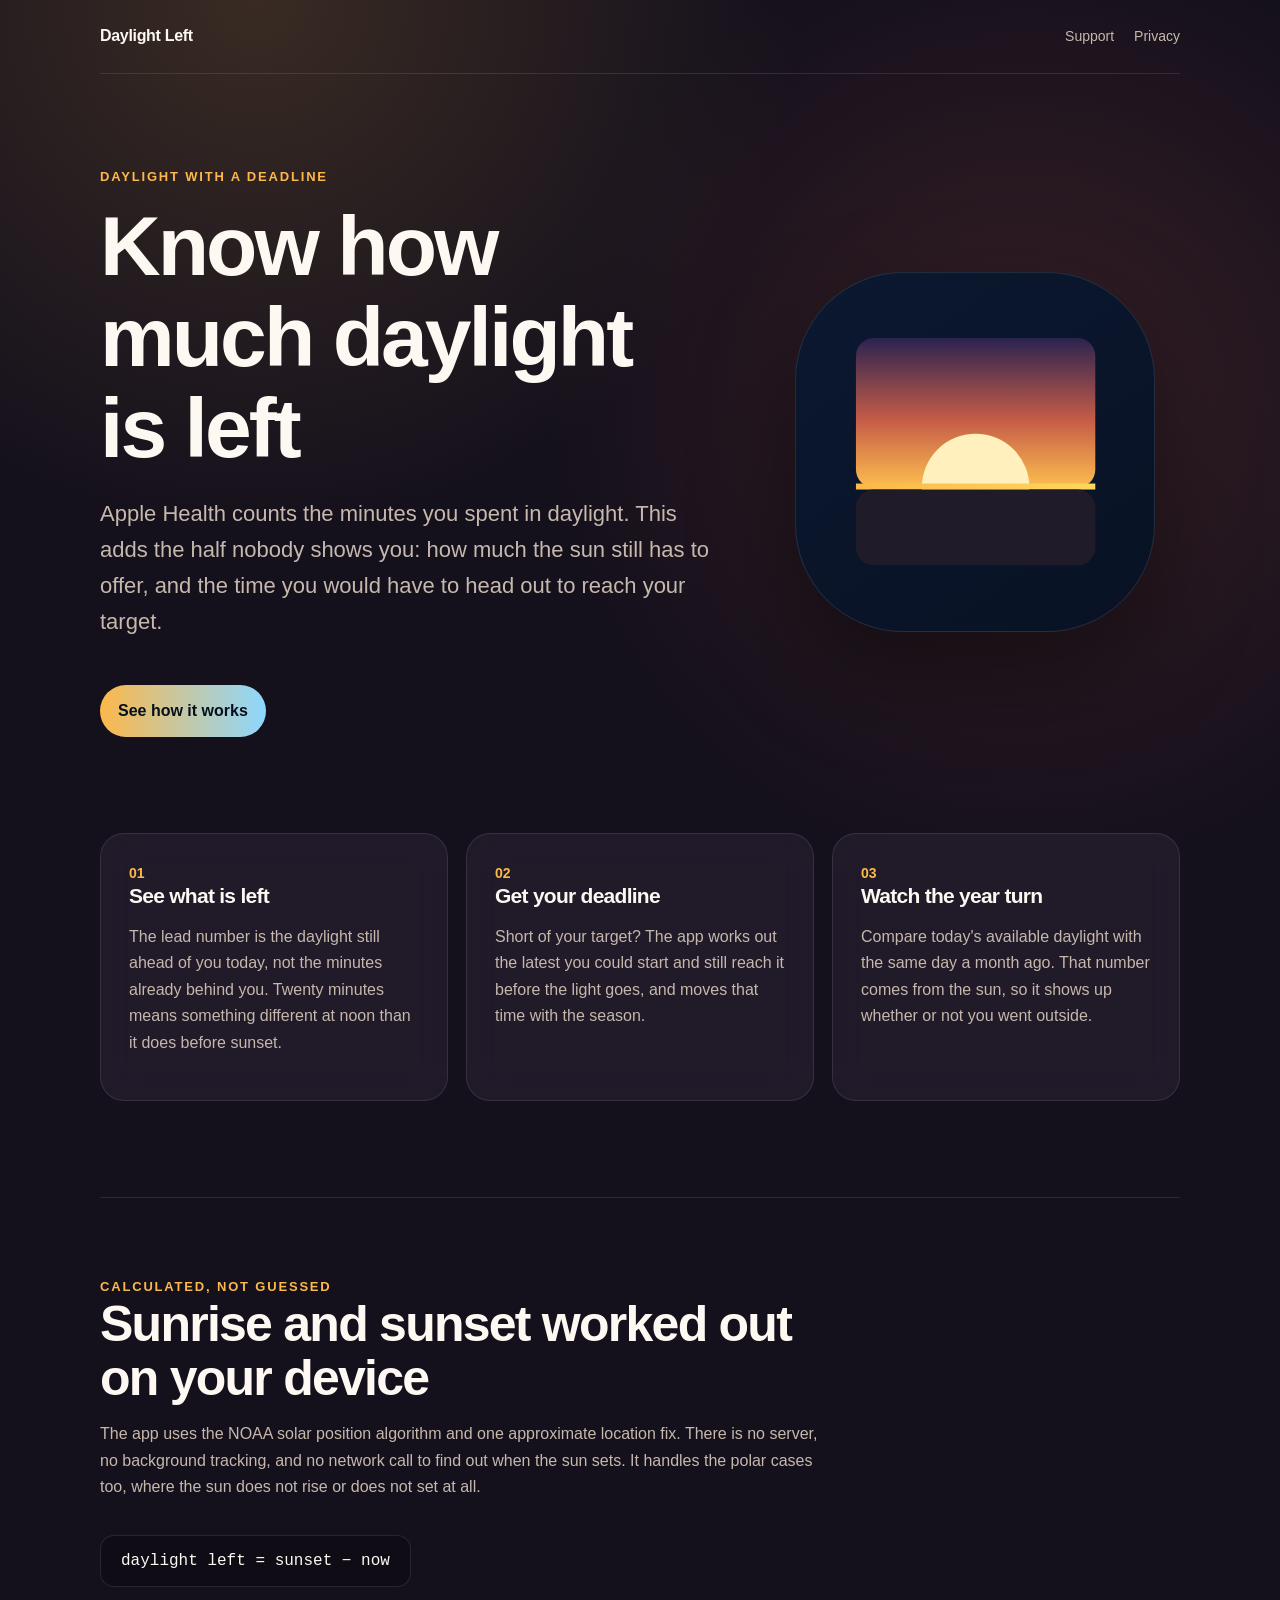
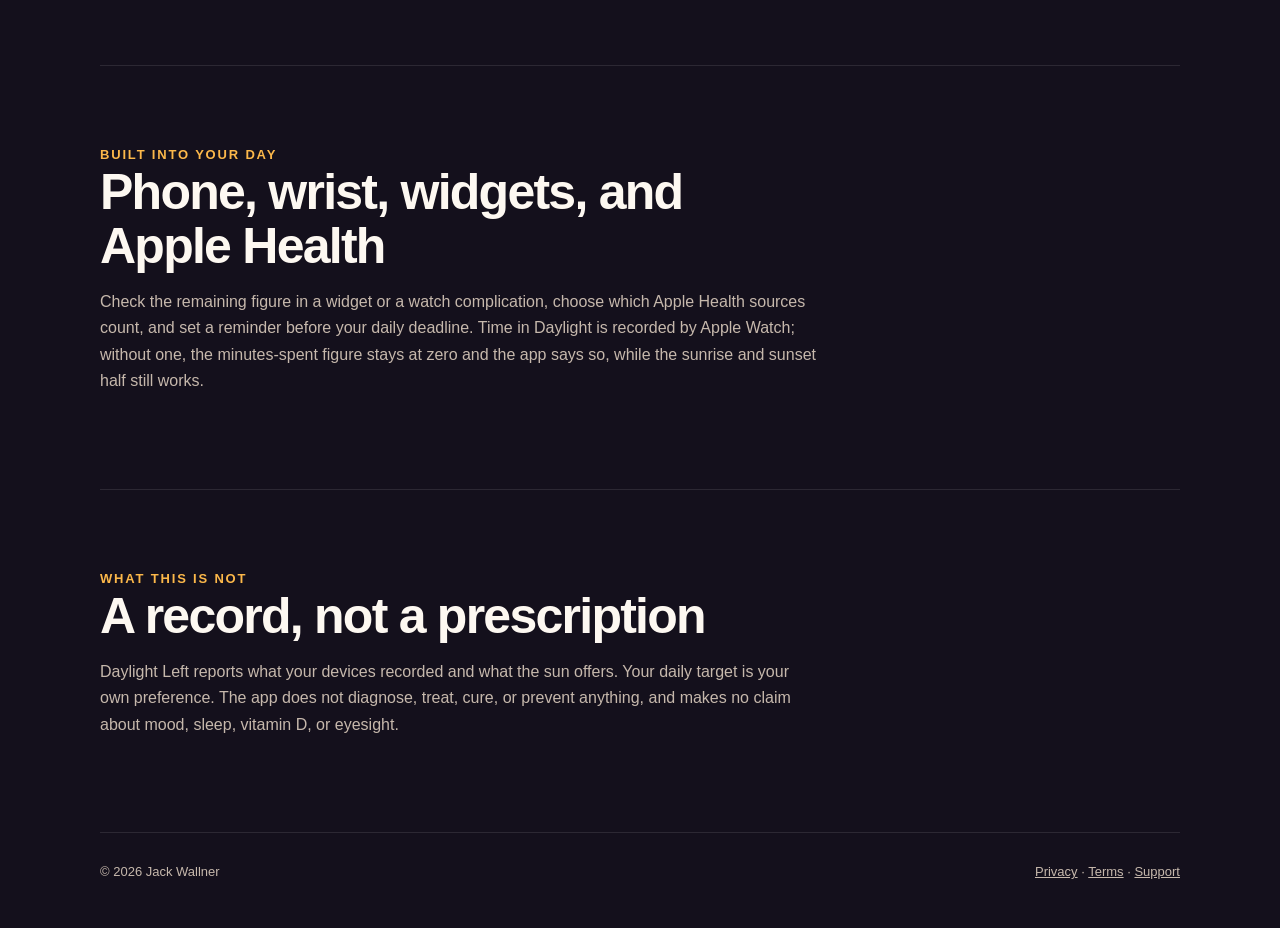
==== docs/index.html @ 9944269d "fix: point the site and description at the domain that serves them Every canonical tag, og:url, and " ====
<!doctype html>
<html lang="en">
  <head>
    <meta charset="utf-8" />
    <meta name="viewport" content="width=device-width, initial-scale=1" />
    <meta
      name="description"
      content="How much daylight is left today, and the latest you could head out to reach your target before sunset. iPhone and Apple Watch, powered by Apple Health."
    />
    <title>Daylight Left for iPhone and Apple Watch</title>
    <link rel="icon" type="image/png" sizes="256x256" href="icon_256.png" />
    <link rel="apple-touch-icon" href="icon_256.png" />
    <link rel="canonical" href="https://jackwallner.github.io/daylight/" />
    <meta
      name="keywords"
      content="daylight tracker, time in daylight, sunlight tracker, minutes outside, sunset, sunrise, daylight remaining, Apple Watch, Apple Health, widget, complication"
    />
    <meta property="og:title" content="Daylight Left" />
    <meta
      property="og:description"
      content="How much daylight is left today, and the latest you could head out to reach your target before sunset."
    />
    <meta property="og:type" content="website" />
    <meta property="og:url" content="https://jackwallner.github.io/daylight/" />
    <meta
      property="og:image"
      content="https://jackwallner.github.io/daylight/icon_256.png"
    />
    <meta property="og:site_name" content="Daylight Left" />
    <meta name="twitter:card" content="summary_large_image" />
    <meta name="twitter:title" content="Daylight Left" />
    <meta
      name="twitter:description"
      content="How much daylight is left today, and the latest you could head out to reach your target before sunset."
    />
    <meta
      name="twitter:image"
      content="https://jackwallner.github.io/daylight/icon_256.png"
    />
    <script type="application/ld+json">
      {
        "@context": "https://schema.org",
        "@type": "SoftwareApplication",
        "name": "Daylight Left",
        "operatingSystem": "iOS 17.0, watchOS 10.0",
        "applicationCategory": "HealthApplication",
        "description": "Reads Time in Daylight from Apple Health and pairs it with the daylight the sun still has to offer, so you can see how much is left today and the latest you could head out to reach your target before sunset. Sunrise and sunset are computed on device. Not medical advice.",
        "author": {
          "@type": "Person",
          "name": "Jack Wallner"
        }
      }
    </script>
    <link rel="stylesheet" href="styles.css" />
  </head>
  <body>
    <div class="wrap">
      <nav>
        <a class="brand" href="index.html">Daylight Left</a>
        <div class="nav-links">
          <a href="support.html">Support</a>
          <a href="privacy-policy.html">Privacy</a>
        </div>
      </nav>

      <main>
        <section class="hero">
          <div>
            <div class="eyebrow">Daylight with a deadline</div>
            <h1>Know how much daylight is left</h1>
            <p class="lead">
              Apple Health counts the minutes you spent in daylight. This adds
              the half nobody shows you: how much the sun still has to offer,
              and the time you would have to head out to reach your target.
            </p>
            <a class="cta" href="#how-it-works">See how it works</a>
          </div>
          <div class="icon-card" aria-label="A low sun above a horizon line">
            <svg viewBox="0 0 280 280" role="img" aria-hidden="true">
              <defs>
                <linearGradient id="sky" x1="0" y1="0" x2="0" y2="1">
                  <stop offset="0" stop-color="#2a2350" />
                  <stop offset="0.55" stop-color="#c65c48" />
                  <stop offset="1" stop-color="#fdbe4e" />
                </linearGradient>
                <linearGradient id="rule" x1="0" x2="1">
                  <stop offset="0" stop-color="#fcb84a" />
                  <stop offset="1" stop-color="#ffd75e" />
                </linearGradient>
              </defs>
              <rect x="20" y="26" width="240" height="150" rx="18" fill="url(#sky)" />
              <circle cx="140" cy="176" r="54" fill="#fff0be" />
              <rect x="20" y="172" width="240" height="6" fill="url(#rule)" />
              <rect x="20" y="178" width="240" height="76" rx="18" fill="#201b28" />
            </svg>
          </div>
        </section>

        <section id="how-it-works" class="grid">
          <article class="card">
            <div class="number">01</div>
            <h3>See what is left</h3>
            <p>
              The lead number is the daylight still ahead of you today, not the
              minutes already behind you. Twenty minutes means something
              different at noon than it does before sunset.
            </p>
          </article>
          <article class="card">
            <div class="number">02</div>
            <h3>Get your deadline</h3>
            <p>
              Short of your target? The app works out the latest you could start
              and still reach it before the light goes, and moves that time with
              the season.
            </p>
          </article>
          <article class="card">
            <div class="number">03</div>
            <h3>Watch the year turn</h3>
            <p>
              Compare today's available daylight with the same day a month ago.
              That number comes from the sun, so it shows up whether or not you
              went outside.
            </p>
          </article>
        </section>

        <section class="section">
          <div class="section-copy">
            <div class="eyebrow">Calculated, not guessed</div>
            <h2>Sunrise and sunset worked out on your device</h2>
            <p>
              The app uses the NOAA solar position algorithm and one approximate
              location fix. There is no server, no background tracking, and no
              network call to find out when the sun sets. It handles the polar
              cases too, where the sun does not rise or does not set at all.
            </p>
            <div class="formula">
              daylight left = sunset − now
            </div>
          </div>
        </section>

        <section class="section">
          <div class="section-copy">
            <div class="eyebrow">Built into your day</div>
            <h2>Phone, wrist, widgets, and Apple Health</h2>
            <p>
              Check the remaining figure in a widget or a watch complication,
              choose which Apple Health sources count, and set a reminder before
              your daily deadline. Time in Daylight is recorded by Apple Watch;
              without one, the minutes-spent figure stays at zero and the app
              says so, while the sunrise and sunset half still works.
            </p>
          </div>
        </section>

        <section class="section">
          <div class="section-copy">
            <div class="eyebrow">What this is not</div>
            <h2>A record, not a prescription</h2>
            <p>
              Daylight Left reports what your devices recorded and what the sun
              offers. Your daily target is your own preference. The app does not
              diagnose, treat, cure, or prevent anything, and makes no claim
              about mood, sleep, vitamin D, or eyesight.
            </p>
          </div>
        </section>
      </main>

      <footer>
        <span>© 2026 Jack Wallner</span>
        <span
          ><a href="privacy-policy.html">Privacy</a> ·
          <a href="terms.html">Terms</a> ·
          <a href="support.html">Support</a></span
        >
      </footer>
    </div>
  </body>
</html>
---- docs/styles.css ----
:root {
  color-scheme: dark;
  --ink: #fdf8f1;
  --muted: #c6b8ac;
  --line: rgba(255, 255, 255, 0.1);
  --panel: rgba(38, 30, 46, 0.74);
  --amber: #fcb84a;
  --gold: #ffd75e;
  --night: #14101c;
}

* {
  box-sizing: border-box;
}

html {
  scroll-behavior: smooth;
}

body {
  margin: 0;
  color: var(--ink);
  background:
    radial-gradient(
      circle at 20% 0%,
      rgba(252, 184, 74, 0.16),
      transparent 34rem
    ),
    radial-gradient(
      circle at 80% 16%,
      rgba(198, 92, 72, 0.20),
      transparent 30rem
    ),
    var(--night);
  font:
    16px/1.65 ui-sans-serif,
    -apple-system,
    BlinkMacSystemFont,
    "SF Pro Text",
    sans-serif;
}

a {
  color: inherit;
}

.wrap {
  width: min(1080px, calc(100% - 40px));
  margin: 0 auto;
}

nav {
  display: flex;
  align-items: center;
  justify-content: space-between;
  min-height: 74px;
  border-bottom: 1px solid var(--line);
}

.brand {
  font-weight: 760;
  letter-spacing: -0.02em;
  text-decoration: none;
}
.nav-links {
  display: flex;
  gap: 20px;
  color: var(--muted);
  font-size: 14px;
}
.nav-links a {
  text-decoration: none;
}

.hero {
  display: grid;
  grid-template-columns: 1.2fr 0.8fr;
  gap: 56px;
  align-items: center;
  padding: 92px 0 76px;
}

.eyebrow {
  color: var(--amber);
  font-size: 13px;
  font-weight: 720;
  letter-spacing: 0.14em;
  text-transform: uppercase;
}

h1,
h2,
h3 {
  margin: 0;
  letter-spacing: -0.035em;
  line-height: 1.08;
}
h1 {
  max-width: 760px;
  margin-top: 14px;
  font-size: clamp(48px, 7vw, 84px);
}
h2 {
  font-size: clamp(32px, 4vw, 50px);
}
h3 {
  font-size: 21px;
}
p {
  color: var(--muted);
}
.lead {
  max-width: 650px;
  font-size: clamp(18px, 2vw, 22px);
}

.icon-card {
  width: min(100%, 360px);
  aspect-ratio: 1;
  display: grid;
  place-items: center;
  justify-self: center;
  border: 1px solid var(--line);
  border-radius: 30%;
  background: linear-gradient(145deg, #0b1830, #091224);
  box-shadow: 0 40px 100px rgba(0, 0, 0, 0.42);
}

.icon-card svg {
  width: 78%;
  height: 78%;
}

.grid {
  display: grid;
  grid-template-columns: repeat(3, 1fr);
  gap: 18px;
  padding: 20px 0 96px;
}

.card {
  min-height: 230px;
  padding: 28px;
  border: 1px solid var(--line);
  border-radius: 24px;
  background: var(--panel);
  backdrop-filter: blur(16px);
}

.number {
  color: var(--amber);
  font-size: 14px;
  font-weight: 760;
}

.section {
  padding: 78px 0;
  border-top: 1px solid var(--line);
}
.section-copy {
  max-width: 720px;
}
.formula {
  display: inline-block;
  margin-top: 18px;
  padding: 16px 20px;
  border: 1px solid var(--line);
  border-radius: 14px;
  color: var(--ink);
  background: rgba(0, 0, 0, 0.22);
  font:
    16px ui-monospace,
    SFMono-Regular,
    Menlo,
    monospace;
}

.cta {
  display: inline-flex;
  margin-top: 22px;
  padding: 13px 18px;
  border-radius: 999px;
  color: #06101d;
  background: linear-gradient(90deg, var(--amber), #8ed7ff);
  font-weight: 760;
  text-decoration: none;
}

.legal {
  max-width: 760px;
  padding: 72px 0 100px;
}
.legal h1 {
  font-size: clamp(42px, 6vw, 66px);
}
.legal h2 {
  margin-top: 46px;
  font-size: 28px;
}
.legal li,
.legal p {
  color: var(--muted);
}

footer {
  display: flex;
  justify-content: space-between;
  gap: 20px;
  padding: 28px 0 44px;
  border-top: 1px solid var(--line);
  color: var(--muted);
  font-size: 13px;
}

@media (max-width: 760px) {
  .hero {
    grid-template-columns: 1fr;
    padding-top: 62px;
  }
  .icon-card {
    grid-row: 1;
    width: 230px;
  }
  .grid {
    grid-template-columns: 1fr;
  }
  .nav-links {
    gap: 12px;
  }
  footer {
    flex-direction: column;
  }
}
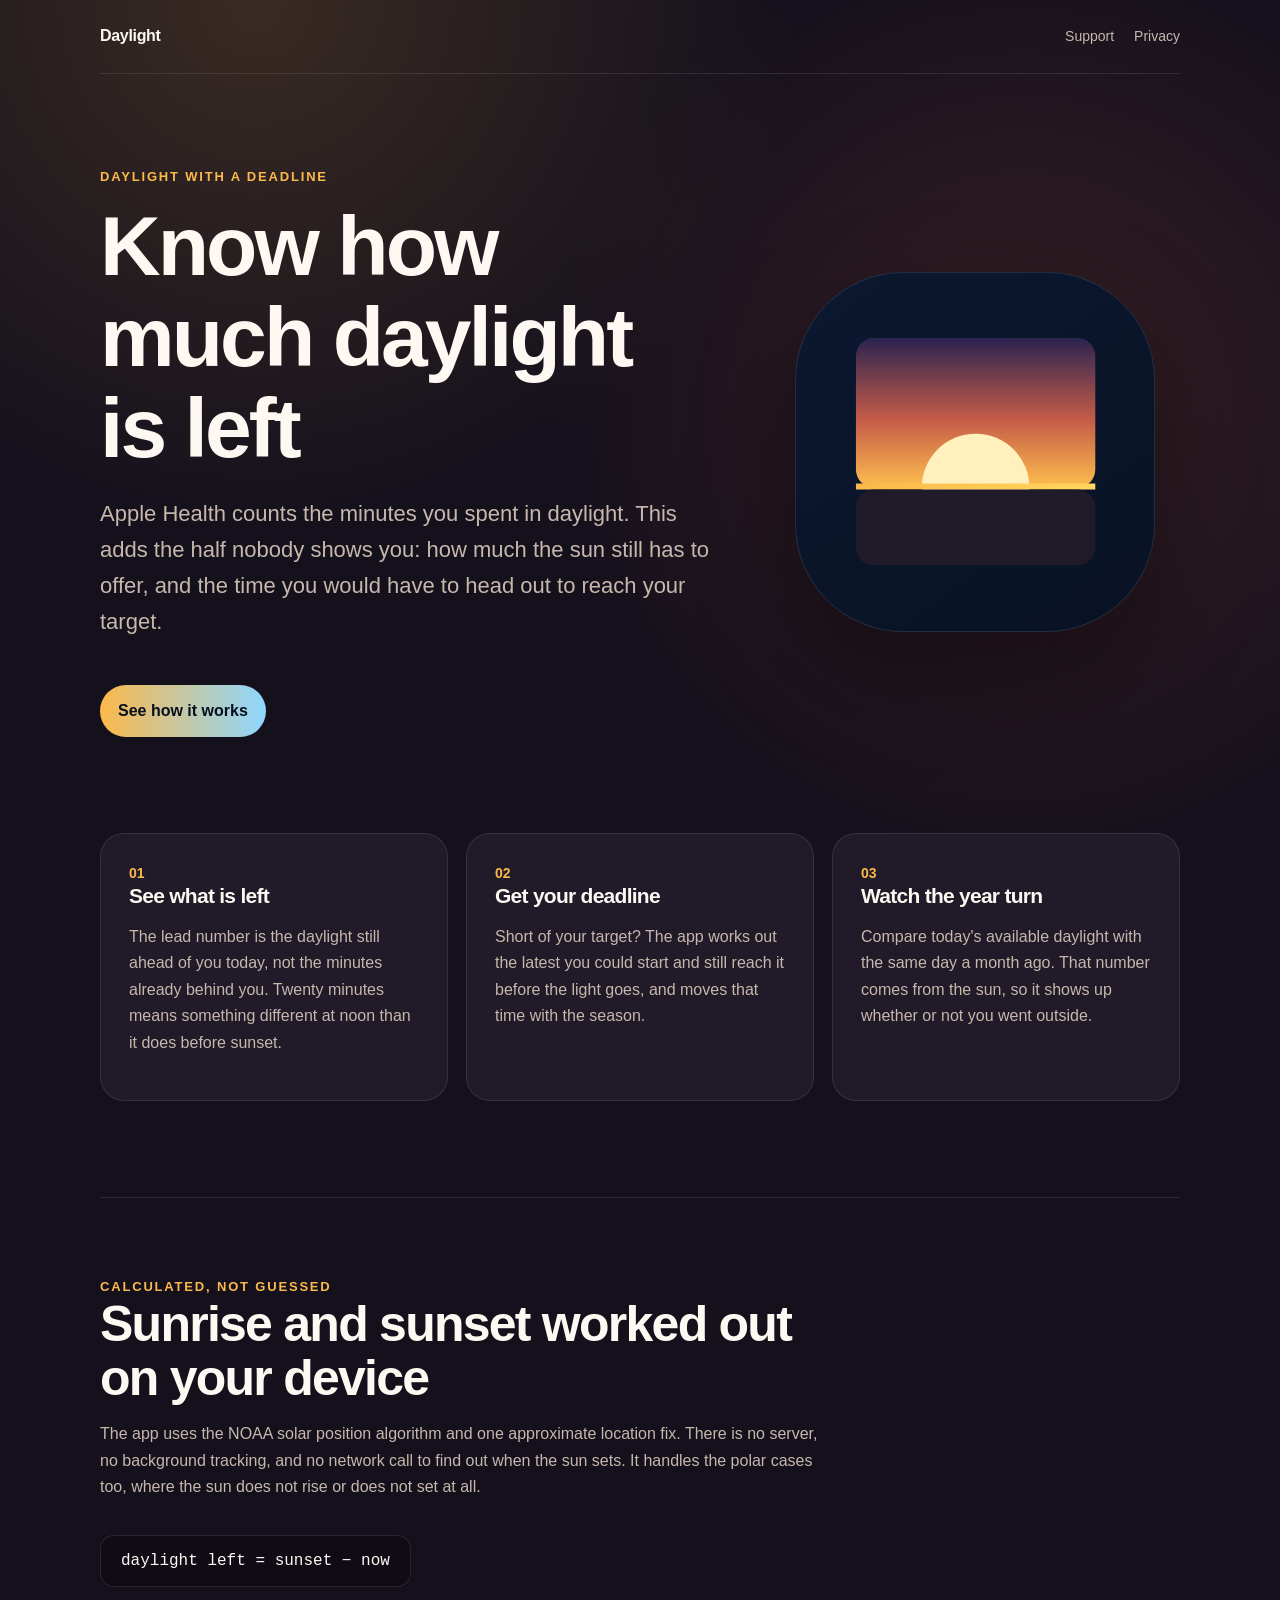
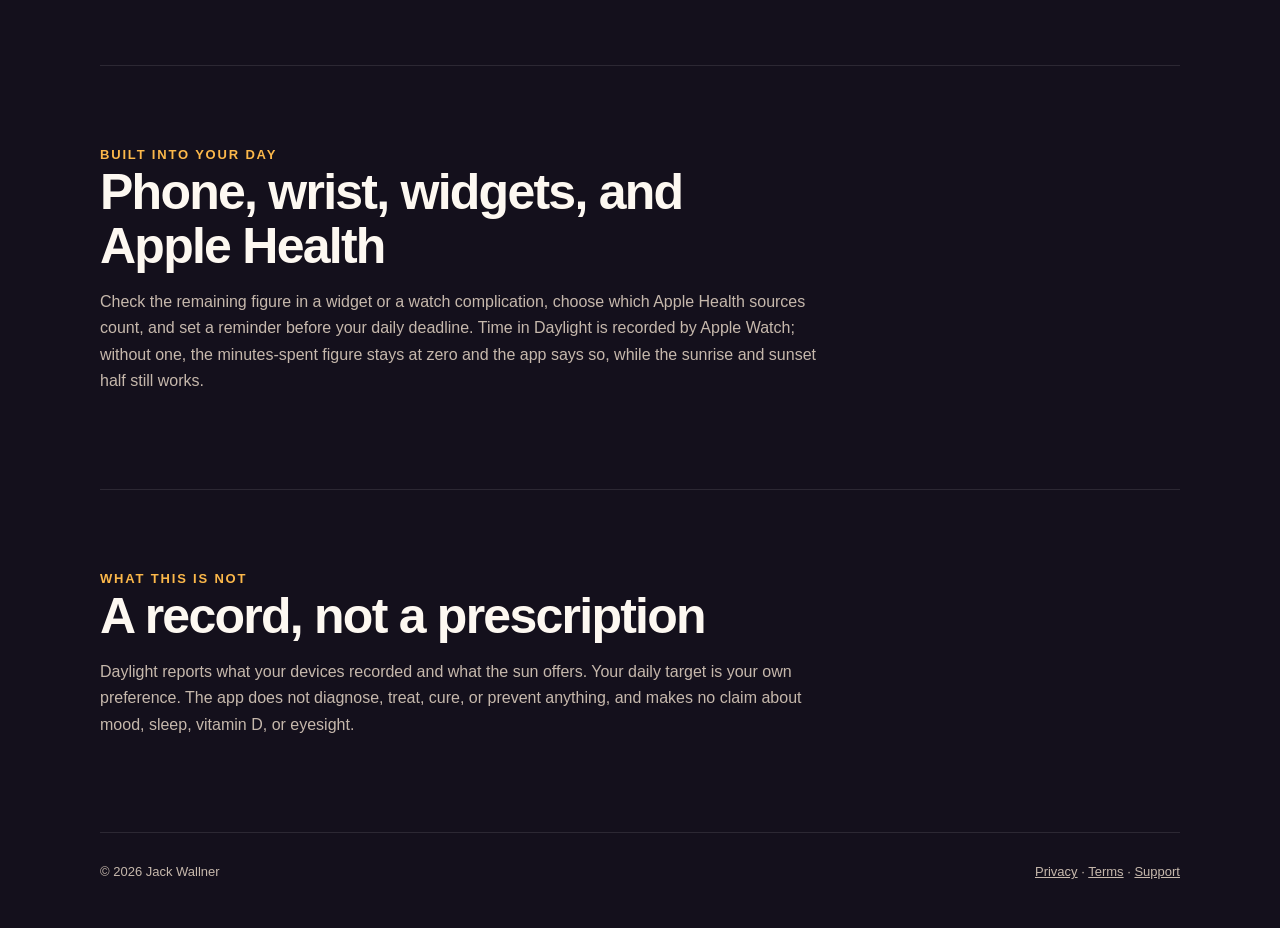
==== commit b4e8b57b: "feat: lead with minutes in daylight, not the countdown Every surface led with the daylight remaining" ====
--- a/docs/index.html
+++ b/docs/index.html
@@ -7,7 +7,7 @@
       name="description"
       content="How much daylight is left today, and the latest you could head out to reach your target before sunset. iPhone and Apple Watch, powered by Apple Health."
     />
-    <title>Daylight Left for iPhone and Apple Watch</title>
+    <title>Daylight for iPhone and Apple Watch</title>
     <link rel="icon" type="image/png" sizes="256x256" href="icon_256.png" />
     <link rel="apple-touch-icon" href="icon_256.png" />
     <link rel="canonical" href="https://jackwallner.github.io/daylight/" />
@@ -15,7 +15,7 @@
       name="keywords"
       content="daylight tracker, time in daylight, sunlight tracker, minutes outside, sunset, sunrise, daylight remaining, Apple Watch, Apple Health, widget, complication"
     />
-    <meta property="og:title" content="Daylight Left" />
+    <meta property="og:title" content="Daylight" />
     <meta
       property="og:description"
       content="How much daylight is left today, and the latest you could head out to reach your target before sunset."
@@ -26,9 +26,9 @@
       property="og:image"
       content="https://jackwallner.github.io/daylight/icon_256.png"
     />
-    <meta property="og:site_name" content="Daylight Left" />
+    <meta property="og:site_name" content="Daylight" />
     <meta name="twitter:card" content="summary_large_image" />
-    <meta name="twitter:title" content="Daylight Left" />
+    <meta name="twitter:title" content="Daylight" />
     <meta
       name="twitter:description"
       content="How much daylight is left today, and the latest you could head out to reach your target before sunset."
@@ -41,7 +41,7 @@
       {
         "@context": "https://schema.org",
         "@type": "SoftwareApplication",
-        "name": "Daylight Left",
+        "name": "Daylight",
         "operatingSystem": "iOS 17.0, watchOS 10.0",
         "applicationCategory": "HealthApplication",
         "description": "Reads Time in Daylight from Apple Health and pairs it with the daylight the sun still has to offer, so you can see how much is left today and the latest you could head out to reach your target before sunset. Sunrise and sunset are computed on device. Not medical advice.",
@@ -56,7 +56,7 @@
   <body>
     <div class="wrap">
       <nav>
-        <a class="brand" href="index.html">Daylight Left</a>
+        <a class="brand" href="index.html">Daylight</a>
         <div class="nav-links">
           <a href="support.html">Support</a>
           <a href="privacy-policy.html">Privacy</a>
@@ -161,7 +161,7 @@
             <div class="eyebrow">What this is not</div>
             <h2>A record, not a prescription</h2>
             <p>
-              Daylight Left reports what your devices recorded and what the sun
+              Daylight reports what your devices recorded and what the sun
               offers. Your daily target is your own preference. The app does not
               diagnose, treat, cure, or prevent anything, and makes no claim
               about mood, sleep, vitamin D, or eyesight.
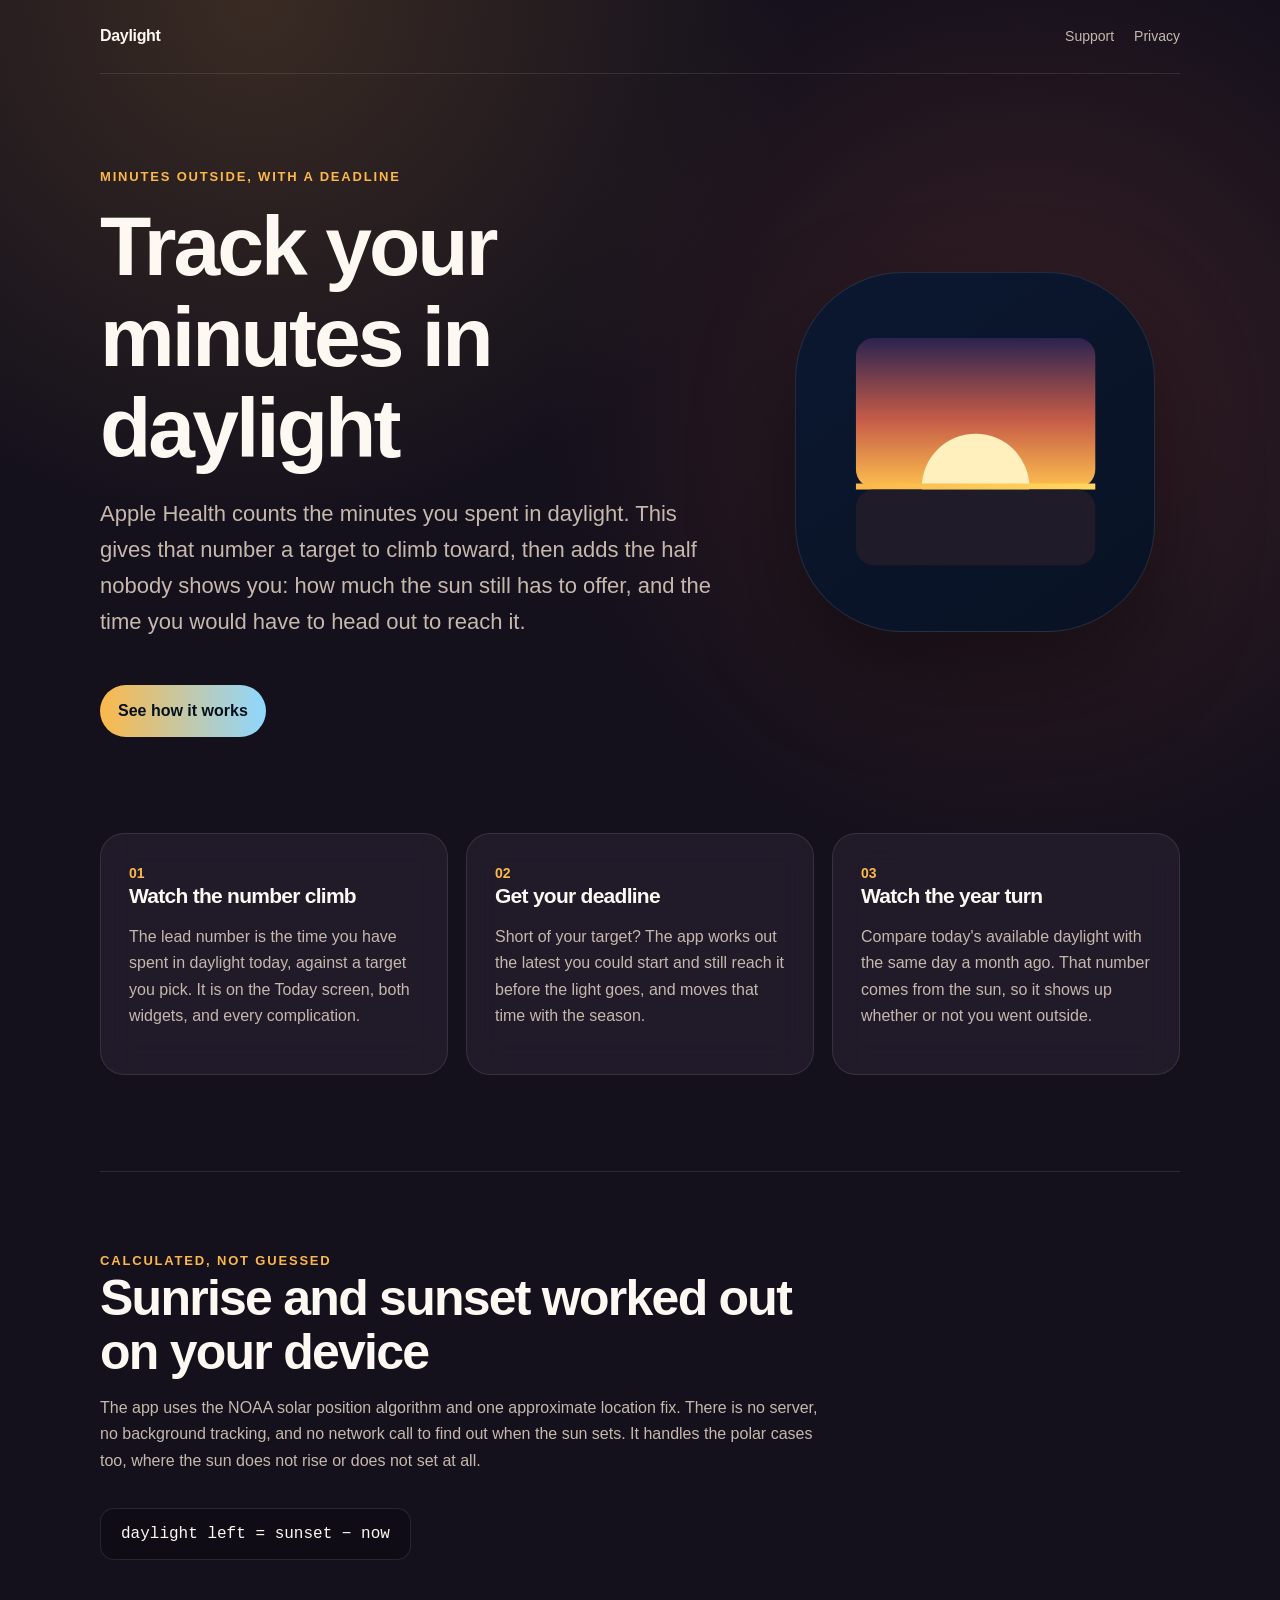
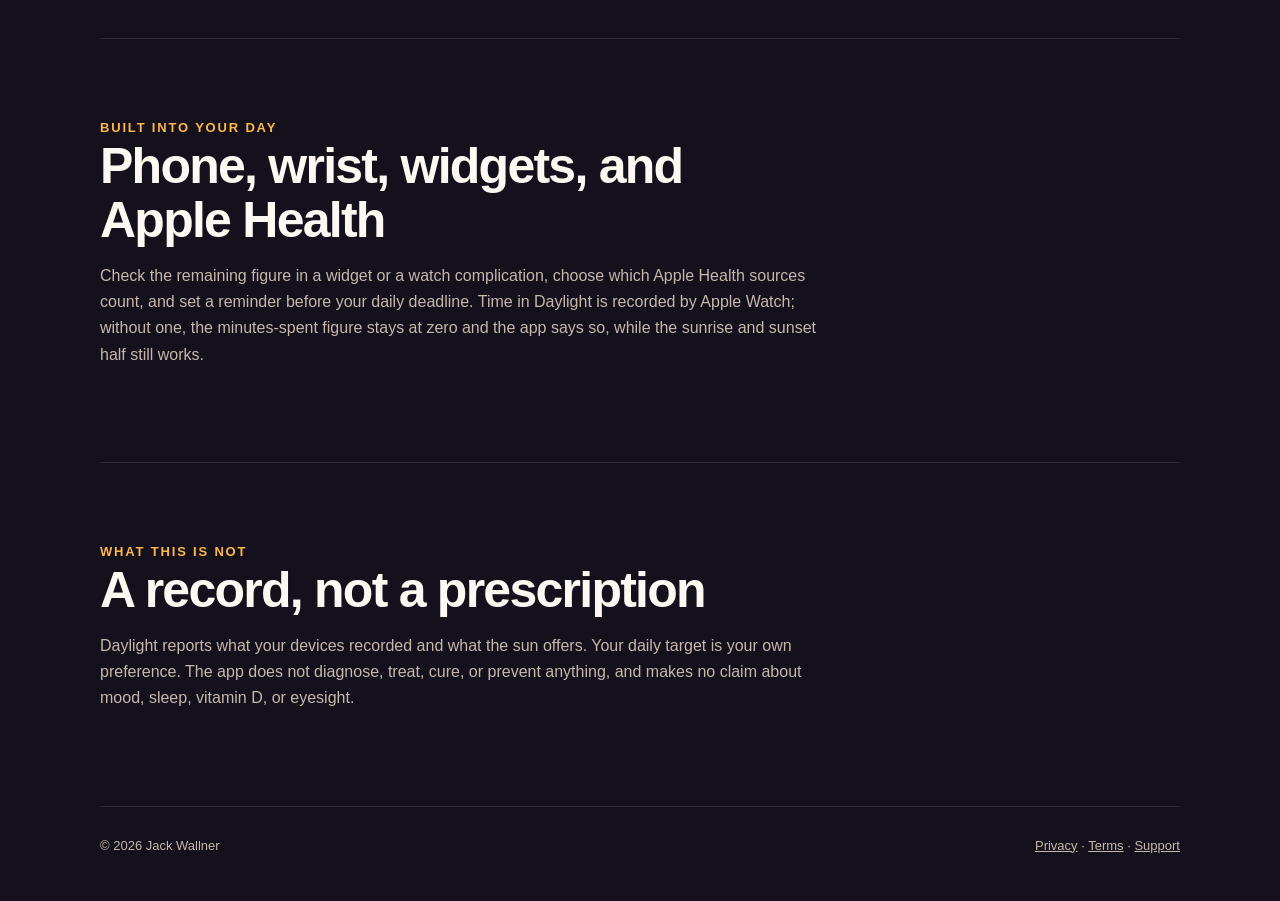
==== commit 41da5984: "docs: reposition the README and marketing site around the target Both still led with the countdown. " ====
--- a/docs/index.html
+++ b/docs/index.html
@@ -5,7 +5,7 @@
     <meta name="viewport" content="width=device-width, initial-scale=1" />
     <meta
       name="description"
-      content="How much daylight is left today, and the latest you could head out to reach your target before sunset. iPhone and Apple Watch, powered by Apple Health."
+      content="Track the minutes you spend in daylight against a daily target, and see the latest you could head out to still reach it before sunset. iPhone and Apple Watch, powered by Apple Health."
     />
     <title>Daylight for iPhone and Apple Watch</title>
     <link rel="icon" type="image/png" sizes="256x256" href="icon_256.png" />
@@ -13,12 +13,12 @@
     <link rel="canonical" href="https://jackwallner.github.io/daylight/" />
     <meta
       name="keywords"
-      content="daylight tracker, time in daylight, sunlight tracker, minutes outside, sunset, sunrise, daylight remaining, Apple Watch, Apple Health, widget, complication"
+      content="daylight tracker, time in daylight, sunlight tracker, minutes outside, daily target, streak, sunset, sunrise, Apple Watch, Apple Health, widget, complication"
     />
     <meta property="og:title" content="Daylight" />
     <meta
       property="og:description"
-      content="How much daylight is left today, and the latest you could head out to reach your target before sunset."
+      content="Track the minutes you spend in daylight against a daily target, and the latest you could head out to still reach it before sunset."
     />
     <meta property="og:type" content="website" />
     <meta property="og:url" content="https://jackwallner.github.io/daylight/" />
@@ -31,7 +31,7 @@
     <meta name="twitter:title" content="Daylight" />
     <meta
       name="twitter:description"
-      content="How much daylight is left today, and the latest you could head out to reach your target before sunset."
+      content="Track the minutes you spend in daylight against a daily target, and the latest you could head out to still reach it before sunset."
     />
     <meta
       name="twitter:image"
@@ -66,12 +66,13 @@
       <main>
         <section class="hero">
           <div>
-            <div class="eyebrow">Daylight with a deadline</div>
-            <h1>Know how much daylight is left</h1>
+            <div class="eyebrow">Minutes outside, with a deadline</div>
+            <h1>Track your minutes in daylight</h1>
             <p class="lead">
-              Apple Health counts the minutes you spent in daylight. This adds
-              the half nobody shows you: how much the sun still has to offer,
-              and the time you would have to head out to reach your target.
+              Apple Health counts the minutes you spent in daylight. This gives
+              that number a target to climb toward, then adds the half nobody
+              shows you: how much the sun still has to offer, and the time you
+              would have to head out to reach it.
             </p>
             <a class="cta" href="#how-it-works">See how it works</a>
           </div>
@@ -99,11 +100,11 @@
         <section id="how-it-works" class="grid">
           <article class="card">
             <div class="number">01</div>
-            <h3>See what is left</h3>
+            <h3>Watch the number climb</h3>
             <p>
-              The lead number is the daylight still ahead of you today, not the
-              minutes already behind you. Twenty minutes means something
-              different at noon than it does before sunset.
+              The lead number is the time you have spent in daylight today,
+              against a target you pick. It is on the Today screen, both
+              widgets, and every complication.
             </p>
           </article>
           <article class="card">
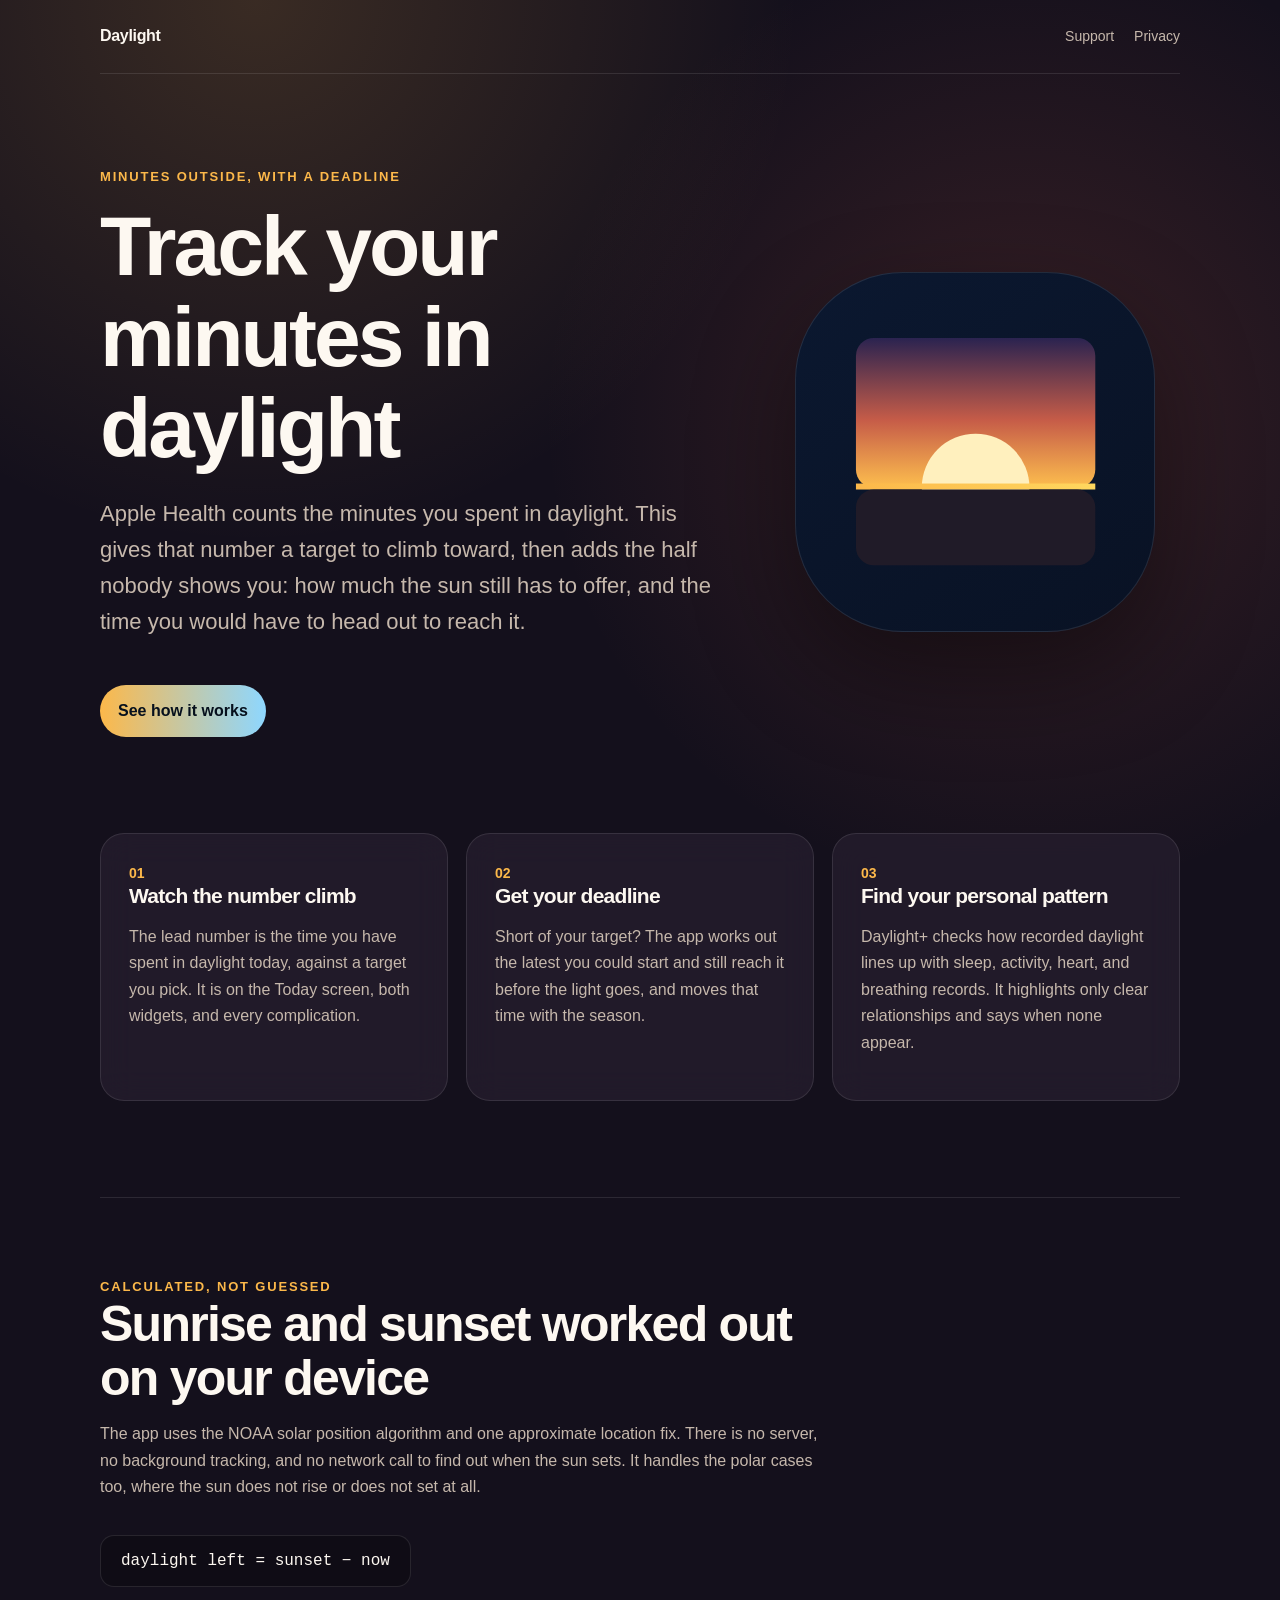
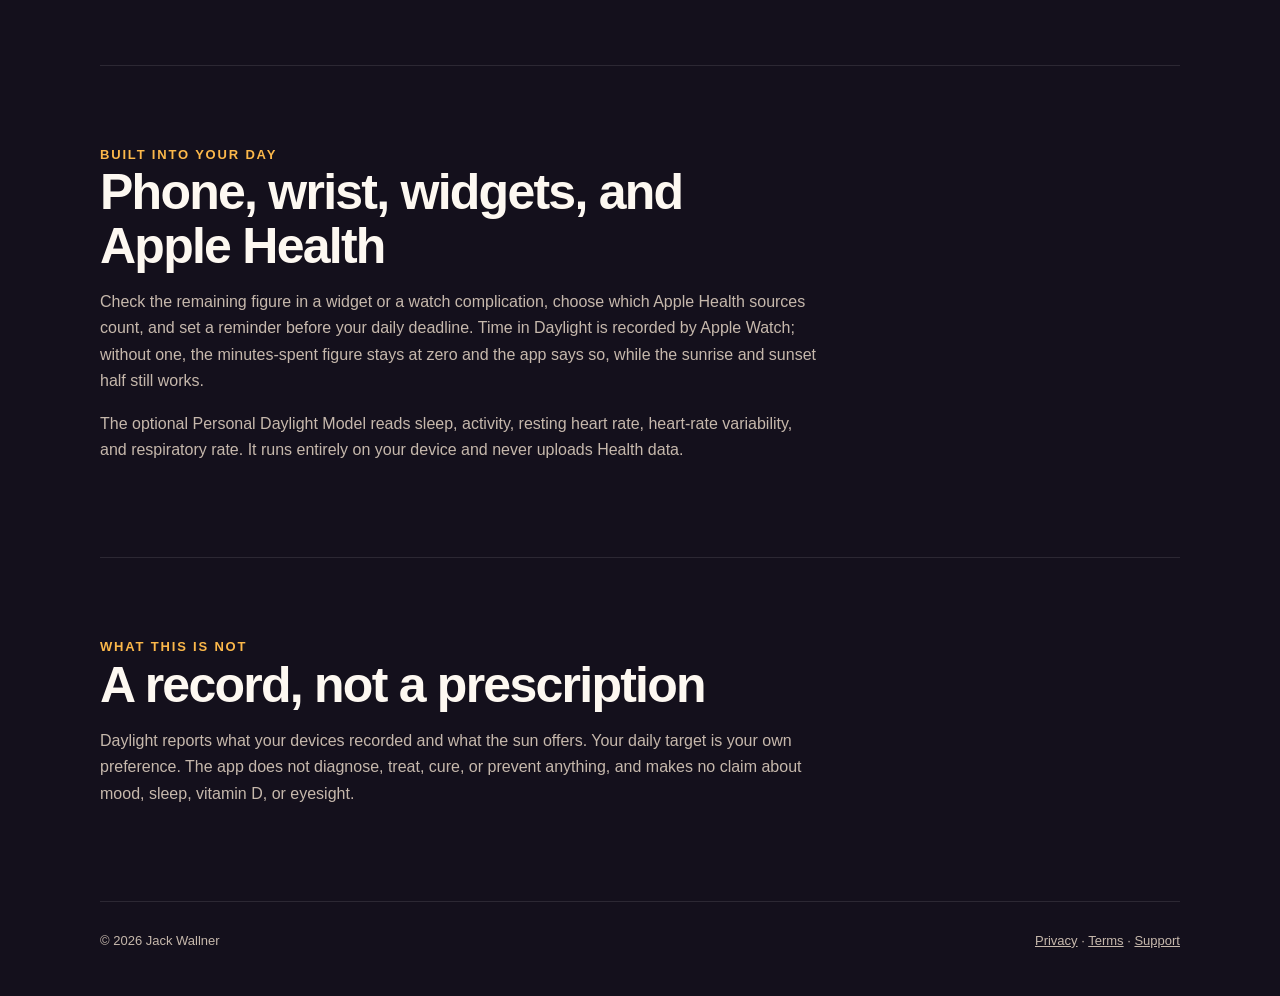
==== commit a0ec2568: "feat: add personal daylight health model" ====
--- a/docs/index.html
+++ b/docs/index.html
@@ -89,10 +89,24 @@
                   <stop offset="1" stop-color="#ffd75e" />
                 </linearGradient>
               </defs>
-              <rect x="20" y="26" width="240" height="150" rx="18" fill="url(#sky)" />
+              <rect
+                x="20"
+                y="26"
+                width="240"
+                height="150"
+                rx="18"
+                fill="url(#sky)"
+              />
               <circle cx="140" cy="176" r="54" fill="#fff0be" />
               <rect x="20" y="172" width="240" height="6" fill="url(#rule)" />
-              <rect x="20" y="178" width="240" height="76" rx="18" fill="#201b28" />
+              <rect
+                x="20"
+                y="178"
+                width="240"
+                height="76"
+                rx="18"
+                fill="#201b28"
+              />
             </svg>
           </div>
         </section>
@@ -118,11 +132,11 @@
           </article>
           <article class="card">
             <div class="number">03</div>
-            <h3>Watch the year turn</h3>
-            <p>
-              Compare today's available daylight with the same day a month ago.
-              That number comes from the sun, so it shows up whether or not you
-              went outside.
+            <h3>Find your personal pattern</h3>
+            <p>
+              Daylight+ checks how recorded daylight lines up with sleep,
+              activity, heart, and breathing records. It highlights only clear
+              relationships and says when none appear.
             </p>
           </article>
         </section>
@@ -137,9 +151,7 @@
               network call to find out when the sun sets. It handles the polar
               cases too, where the sun does not rise or does not set at all.
             </p>
-            <div class="formula">
-              daylight left = sunset − now
-            </div>
+            <div class="formula">daylight left = sunset − now</div>
           </div>
         </section>
 
@@ -153,6 +165,11 @@
               your daily deadline. Time in Daylight is recorded by Apple Watch;
               without one, the minutes-spent figure stays at zero and the app
               says so, while the sunrise and sunset half still works.
+            </p>
+            <p>
+              The optional Personal Daylight Model reads sleep, activity,
+              resting heart rate, heart-rate variability, and respiratory rate.
+              It runs entirely on your device and never uploads Health data.
             </p>
           </div>
         </section>
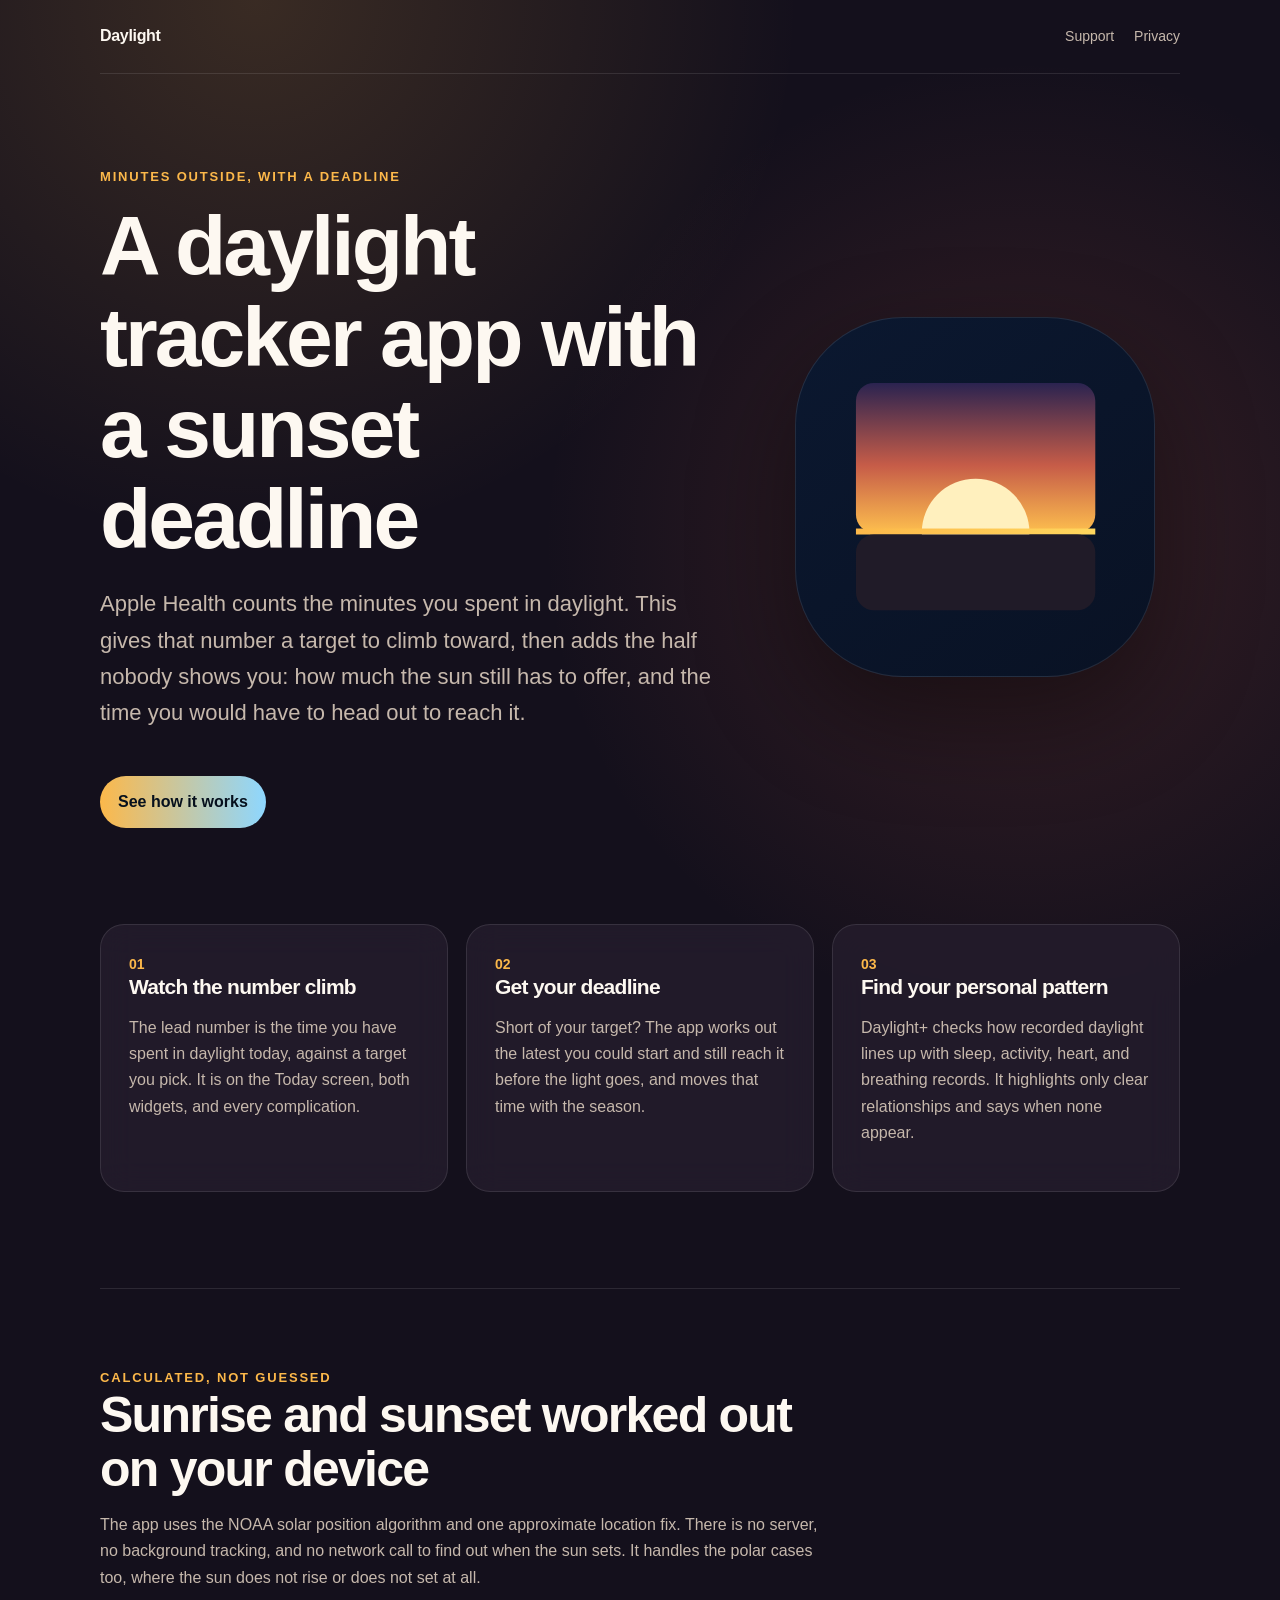
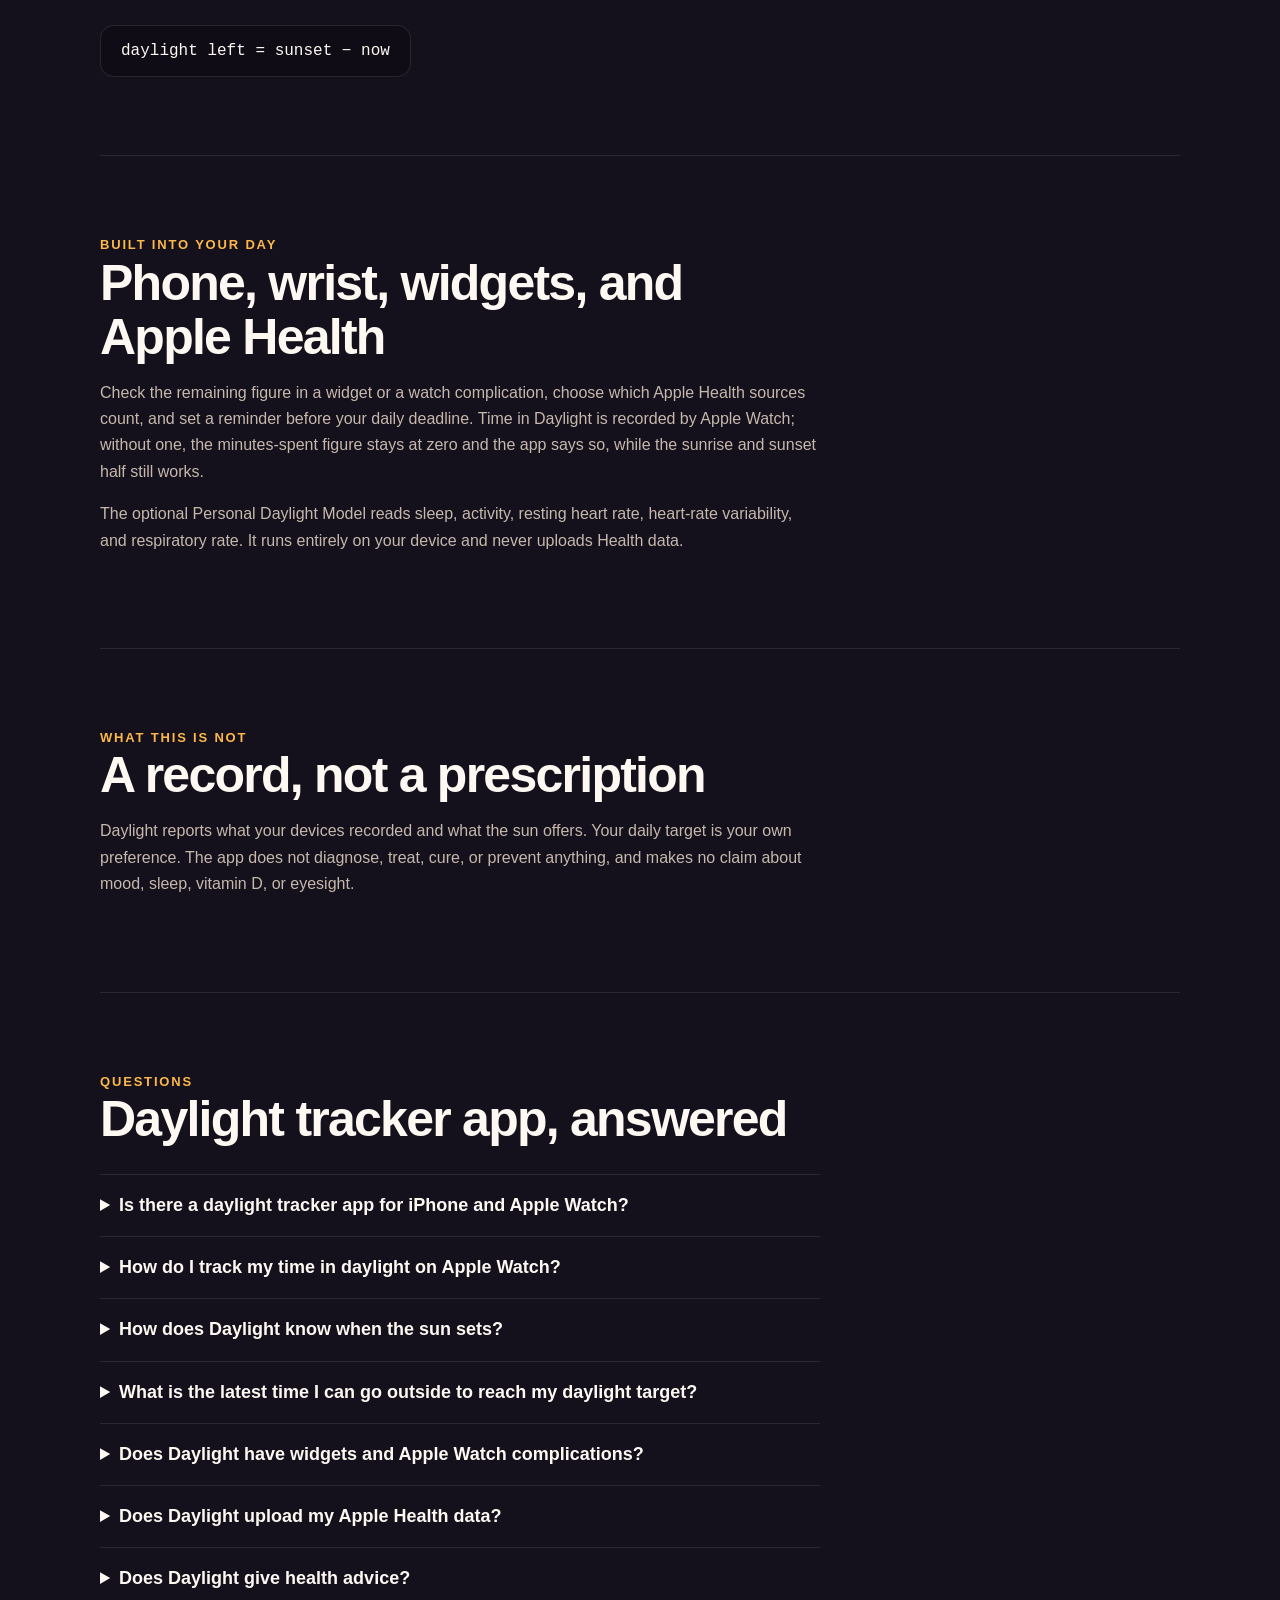
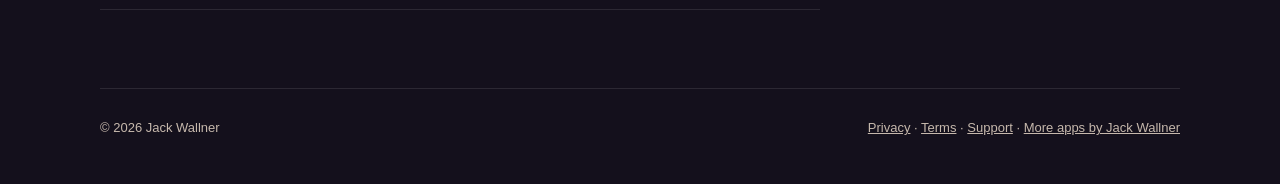
==== commit b35ca397: "feat(site): search and AI indexing metadata, FAQ Claude-Session: https://claude.ai/code/session_01Xs" ====
--- a/docs/index.html
+++ b/docs/index.html
@@ -3,36 +3,28 @@
   <head>
     <meta charset="utf-8" />
     <meta name="viewport" content="width=device-width, initial-scale=1" />
-    <meta
-      name="description"
-      content="Track the minutes you spend in daylight against a daily target, and see the latest you could head out to still reach it before sunset. iPhone and Apple Watch, powered by Apple Health."
-    />
-    <title>Daylight for iPhone and Apple Watch</title>
+    <meta name="description" content="Daylight tracker app for iPhone and Apple Watch. Time in Daylight from Apple Health against your daily target, plus the latest you can head out before sunset." />
+    <title>Daylight Tracker App for iPhone | Daylight: Minutes Outside</title>
     <link rel="icon" type="image/png" sizes="256x256" href="icon_256.png" />
     <link rel="apple-touch-icon" href="icon_256.png" />
-    <link rel="canonical" href="https://jackwallner.github.io/daylight/" />
+    <link rel="canonical" href="https://jackwallner.com/ios/daylight/" />
+    <meta name="robots" content="index, follow, max-image-preview:large" />
     <meta
       name="keywords"
       content="daylight tracker, time in daylight, sunlight tracker, minutes outside, daily target, streak, sunset, sunrise, Apple Watch, Apple Health, widget, complication"
     />
-    <meta property="og:title" content="Daylight" />
-    <meta
-      property="og:description"
-      content="Track the minutes you spend in daylight against a daily target, and the latest you could head out to still reach it before sunset."
-    />
+    <meta property="og:title" content="Daylight Tracker App for iPhone | Daylight: Minutes Outside" />
+    <meta property="og:description" content="A daylight tracker app for iPhone and Apple Watch. Track your Time in Daylight against a daily target and the latest you can head out before sunset." />
     <meta property="og:type" content="website" />
-    <meta property="og:url" content="https://jackwallner.github.io/daylight/" />
+    <meta property="og:url" content="https://jackwallner.com/ios/daylight/" />
     <meta
       property="og:image"
       content="https://jackwallner.github.io/daylight/icon_256.png"
     />
-    <meta property="og:site_name" content="Daylight" />
+    <meta property="og:site_name" content="Jack Wallner" />
     <meta name="twitter:card" content="summary_large_image" />
-    <meta name="twitter:title" content="Daylight" />
-    <meta
-      name="twitter:description"
-      content="Track the minutes you spend in daylight against a daily target, and the latest you could head out to still reach it before sunset."
-    />
+    <meta name="twitter:title" content="Daylight Tracker App for iPhone | Daylight: Minutes Outside" />
+    <meta name="twitter:description" content="A daylight tracker app for iPhone and Apple Watch. Track your Time in Daylight against a daily target and the latest you can head out before sunset." />
     <meta
       name="twitter:image"
       content="https://jackwallner.github.io/daylight/icon_256.png"
@@ -40,18 +32,152 @@
     <script type="application/ld+json">
       {
         "@context": "https://schema.org",
-        "@type": "SoftwareApplication",
-        "name": "Daylight",
-        "operatingSystem": "iOS 17.0, watchOS 10.0",
-        "applicationCategory": "HealthApplication",
-        "description": "Reads Time in Daylight from Apple Health and pairs it with the daylight the sun still has to offer, so you can see how much is left today and the latest you could head out to reach your target before sunset. Sunrise and sunset are computed on device. Not medical advice.",
-        "author": {
-          "@type": "Person",
-          "name": "Jack Wallner"
-        }
+        "@graph": [
+          {
+            "@type": "MobileApplication",
+            "@id": "https://jackwallner.com/ios/daylight/#app",
+            "name": "Daylight: Minutes Outside",
+            "alternateName": "Daylight",
+            "description": "Daylight is a daylight tracker app for iPhone and Apple Watch. It reads Time in Daylight from Apple Health, shows it against a daily target, and works out the latest you could head out to reach it before sunset, with sunrise and sunset computed on your device. It is not medical advice.",
+            "applicationCategory": "HealthApplication",
+            "operatingSystem": "iOS 17+, watchOS 10+",
+            "url": "https://jackwallner.com/ios/daylight/",
+            "featureList": [
+              "Time in Daylight from Apple Health against a daily target",
+              "Latest time to head out before sunset",
+              "Sunrise and sunset computed on device",
+              "Home Screen and Lock Screen widgets",
+              "Apple Watch app and complications",
+              "Daily streak and trends",
+              "Optional Personal Daylight Model on device"
+            ],
+            "offers": {
+              "@type": "Offer",
+              "price": "0",
+              "priceCurrency": "USD"
+            },
+            "author": {
+              "@type": "Person",
+              "name": "Jack Wallner",
+              "url": "https://jackwallner.com/"
+            },
+            "publisher": {
+              "@type": "Person",
+              "name": "Jack Wallner",
+              "url": "https://jackwallner.com/"
+            }
+          },
+          {
+            "@type": "FAQPage",
+            "mainEntity": [
+              {
+                "@type": "Question",
+                "name": "Is there a daylight tracker app for iPhone and Apple Watch?",
+                "acceptedAnswer": {
+                  "@type": "Answer",
+                  "text": "Yes. Daylight reads Time in Daylight from Apple Health, shows it against a daily target you choose, and works out the latest you could head out to reach that target before sunset."
+                }
+              },
+              {
+                "@type": "Question",
+                "name": "How do I track my time in daylight on Apple Watch?",
+                "acceptedAnswer": {
+                  "@type": "Answer",
+                  "text": "Apple Watch records Time in Daylight in Apple Health, and Daylight reads that number and shows it on the Today screen, in widgets and on watch complications. Without an Apple Watch the minutes-spent figure stays at zero and the app says so, while the sunrise and sunset half still works."
+                }
+              },
+              {
+                "@type": "Question",
+                "name": "How does Daylight know when the sun sets?",
+                "acceptedAnswer": {
+                  "@type": "Answer",
+                  "text": "Sunrise and sunset are calculated on your device with the NOAA solar position algorithm and one approximate location fix. There is no server and no network call to find out when the sun sets, and polar days and nights are handled too."
+                }
+              },
+              {
+                "@type": "Question",
+                "name": "What is the latest time I can go outside to reach my daylight target?",
+                "acceptedAnswer": {
+                  "@type": "Answer",
+                  "text": "If you are short of your target, Daylight works out the latest you could start and still reach it before the light goes. The deadline is anchored on sunset so it moves with the season, and when the target is out of reach the app says so plainly."
+                }
+              },
+              {
+                "@type": "Question",
+                "name": "Does Daylight have widgets and Apple Watch complications?",
+                "acceptedAnswer": {
+                  "@type": "Answer",
+                  "text": "Yes. Daylight has Home Screen and Lock Screen widgets and Apple Watch complications in circular, rectangular, inline and corner styles, each showing progress toward your target."
+                }
+              },
+              {
+                "@type": "Question",
+                "name": "Does Daylight upload my Apple Health data?",
+                "acceptedAnswer": {
+                  "@type": "Answer",
+                  "text": "No. The optional Personal Daylight Model compares daylight with sleep, activity, heart rate, heart-rate variability and respiratory records entirely on your device, and Health data is never uploaded."
+                }
+              },
+              {
+                "@type": "Question",
+                "name": "Does Daylight give health advice?",
+                "acceptedAnswer": {
+                  "@type": "Answer",
+                  "text": "No. Daylight reports what your devices recorded and what the sun offers, and your daily target is your own preference. It does not diagnose, treat, cure or prevent anything, and it makes no claim about mood, sleep, vitamin D or eyesight."
+                }
+              }
+            ]
+          },
+          {
+            "@type": "BreadcrumbList",
+            "itemListElement": [
+              {
+                "@type": "ListItem",
+                "position": 1,
+                "name": "Jack Wallner",
+                "item": "https://jackwallner.com/"
+              },
+              {
+                "@type": "ListItem",
+                "position": 2,
+                "name": "iOS apps",
+                "item": "https://jackwallner.com/ios/"
+              },
+              {
+                "@type": "ListItem",
+                "position": 3,
+                "name": "Daylight: Minutes Outside",
+                "item": "https://jackwallner.com/ios/daylight/"
+              }
+            ]
+          }
+        ]
       }
     </script>
     <link rel="stylesheet" href="styles.css" />
+    <style>
+      .faq-list {
+        max-width: 720px;
+        margin-top: 28px;
+      }
+      .faq-item {
+        border-top: 1px solid var(--line);
+        padding: 18px 0;
+      }
+      .faq-item:last-child {
+        border-bottom: 1px solid var(--line);
+      }
+      .faq-item summary {
+        color: var(--ink);
+        font-size: 18px;
+        font-weight: 640;
+        line-height: 1.4;
+        cursor: pointer;
+      }
+      .faq-item p {
+        margin: 10px 0 0;
+      }
+    </style>
   </head>
   <body>
     <div class="wrap">
@@ -67,7 +193,7 @@
         <section class="hero">
           <div>
             <div class="eyebrow">Minutes outside, with a deadline</div>
-            <h1>Track your minutes in daylight</h1>
+            <h1>A daylight tracker app with a sunset deadline</h1>
             <p class="lead">
               Apple Health counts the minutes you spent in daylight. This gives
               that number a target to climb toward, then adds the half nobody
@@ -186,6 +312,43 @@
             </p>
           </div>
         </section>
+
+        <section class="section" id="faq">
+          <div class="section-copy">
+            <div class="eyebrow">Questions</div>
+            <h2>Daylight tracker app, answered</h2>
+          </div>
+          <div class="faq-list">
+            <details class="faq-item">
+              <summary>Is there a daylight tracker app for iPhone and Apple Watch?</summary>
+              <p>Yes. Daylight reads Time in Daylight from Apple Health, shows it against a daily target you choose, and works out the latest you could head out to reach that target before sunset.</p>
+            </details>
+            <details class="faq-item">
+              <summary>How do I track my time in daylight on Apple Watch?</summary>
+              <p>Apple Watch records Time in Daylight in Apple Health, and Daylight reads that number and shows it on the Today screen, in widgets and on watch complications. Without an Apple Watch the minutes-spent figure stays at zero and the app says so, while the sunrise and sunset half still works.</p>
+            </details>
+            <details class="faq-item">
+              <summary>How does Daylight know when the sun sets?</summary>
+              <p>Sunrise and sunset are calculated on your device with the NOAA solar position algorithm and one approximate location fix. There is no server and no network call to find out when the sun sets, and polar days and nights are handled too.</p>
+            </details>
+            <details class="faq-item">
+              <summary>What is the latest time I can go outside to reach my daylight target?</summary>
+              <p>If you are short of your target, Daylight works out the latest you could start and still reach it before the light goes. The deadline is anchored on sunset so it moves with the season, and when the target is out of reach the app says so plainly.</p>
+            </details>
+            <details class="faq-item">
+              <summary>Does Daylight have widgets and Apple Watch complications?</summary>
+              <p>Yes. Daylight has Home Screen and Lock Screen widgets and Apple Watch complications in circular, rectangular, inline and corner styles, each showing progress toward your target.</p>
+            </details>
+            <details class="faq-item">
+              <summary>Does Daylight upload my Apple Health data?</summary>
+              <p>No. The optional Personal Daylight Model compares daylight with sleep, activity, heart rate, heart-rate variability and respiratory records entirely on your device, and Health data is never uploaded.</p>
+            </details>
+            <details class="faq-item">
+              <summary>Does Daylight give health advice?</summary>
+              <p>No. Daylight reports what your devices recorded and what the sun offers, and your daily target is your own preference. It does not diagnose, treat, cure or prevent anything, and it makes no claim about mood, sleep, vitamin D or eyesight.</p>
+            </details>
+          </div>
+        </section>
       </main>
 
       <footer>
@@ -193,7 +356,8 @@
         <span
           ><a href="privacy-policy.html">Privacy</a> ·
           <a href="terms.html">Terms</a> ·
-          <a href="support.html">Support</a></span
+          <a href="support.html">Support</a> ·
+          <a href="https://jackwallner.com/ios/">More apps by Jack Wallner</a></span
         >
       </footer>
     </div>
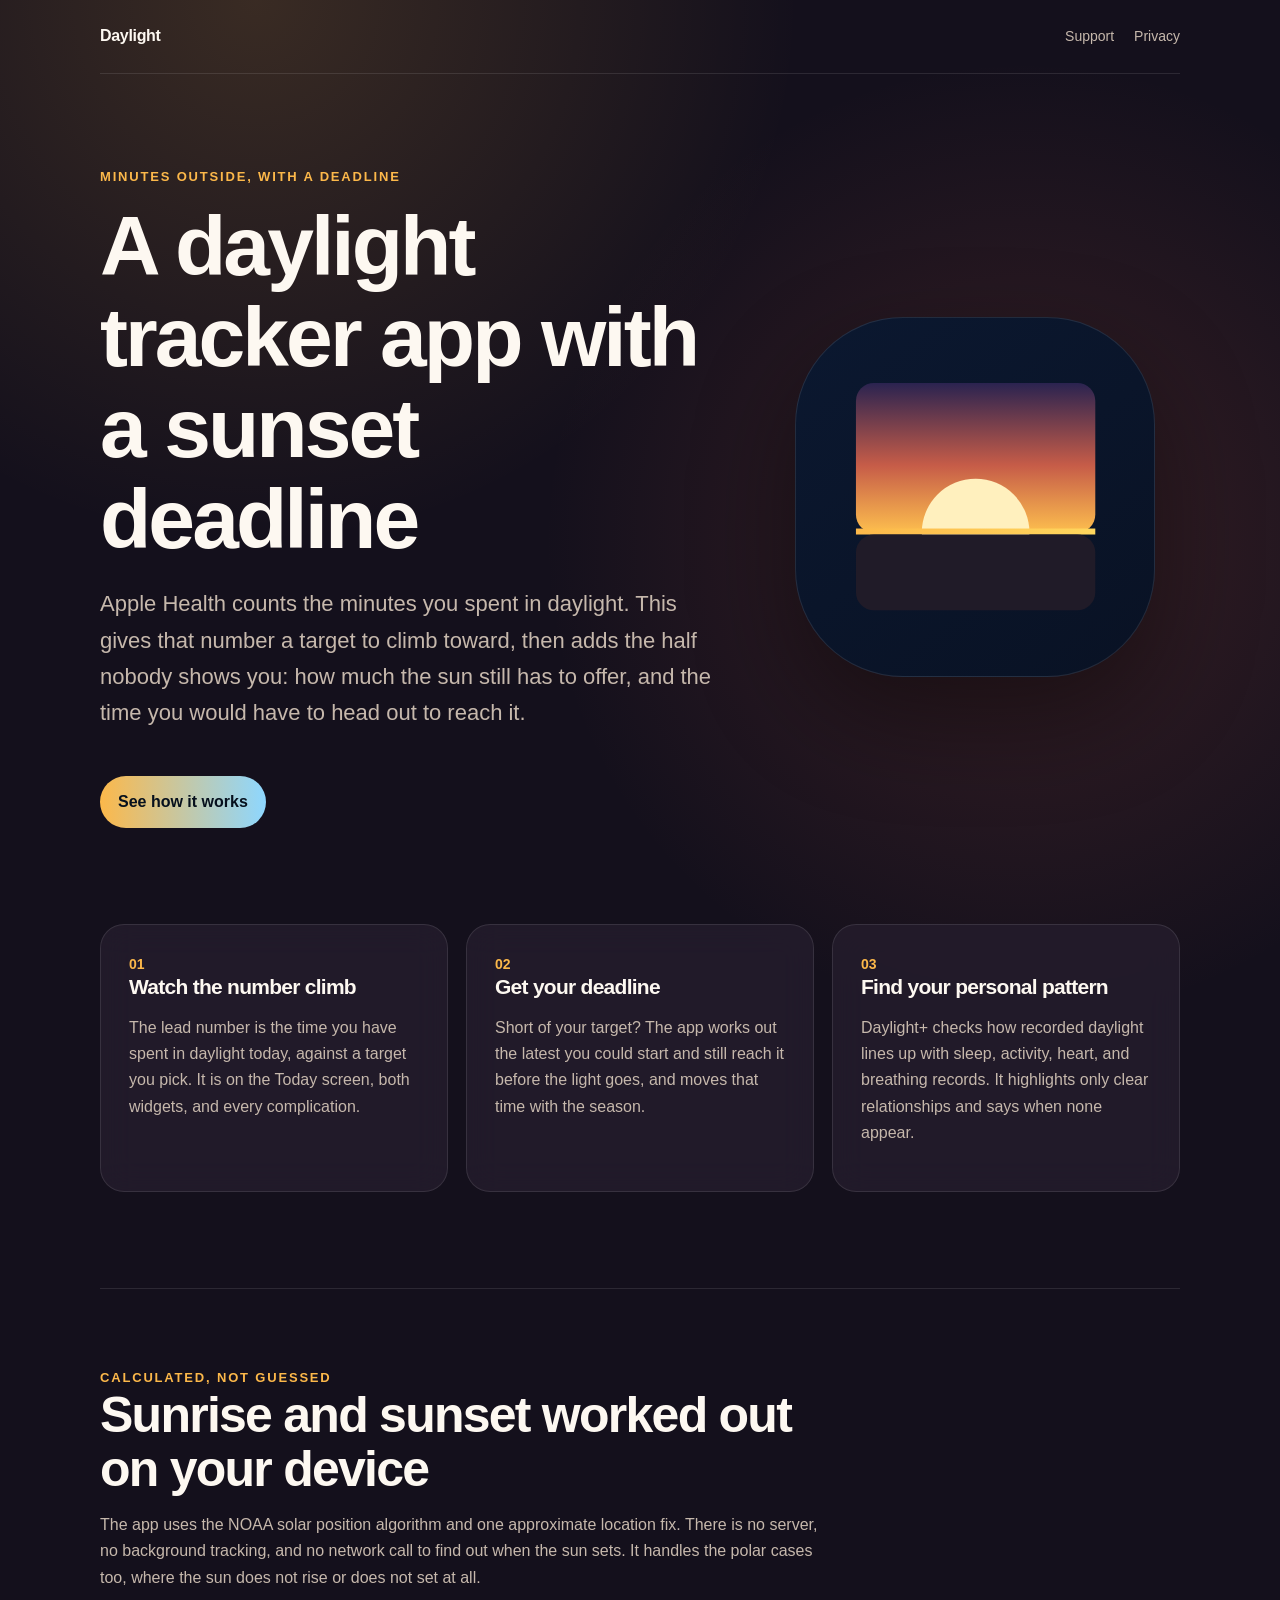
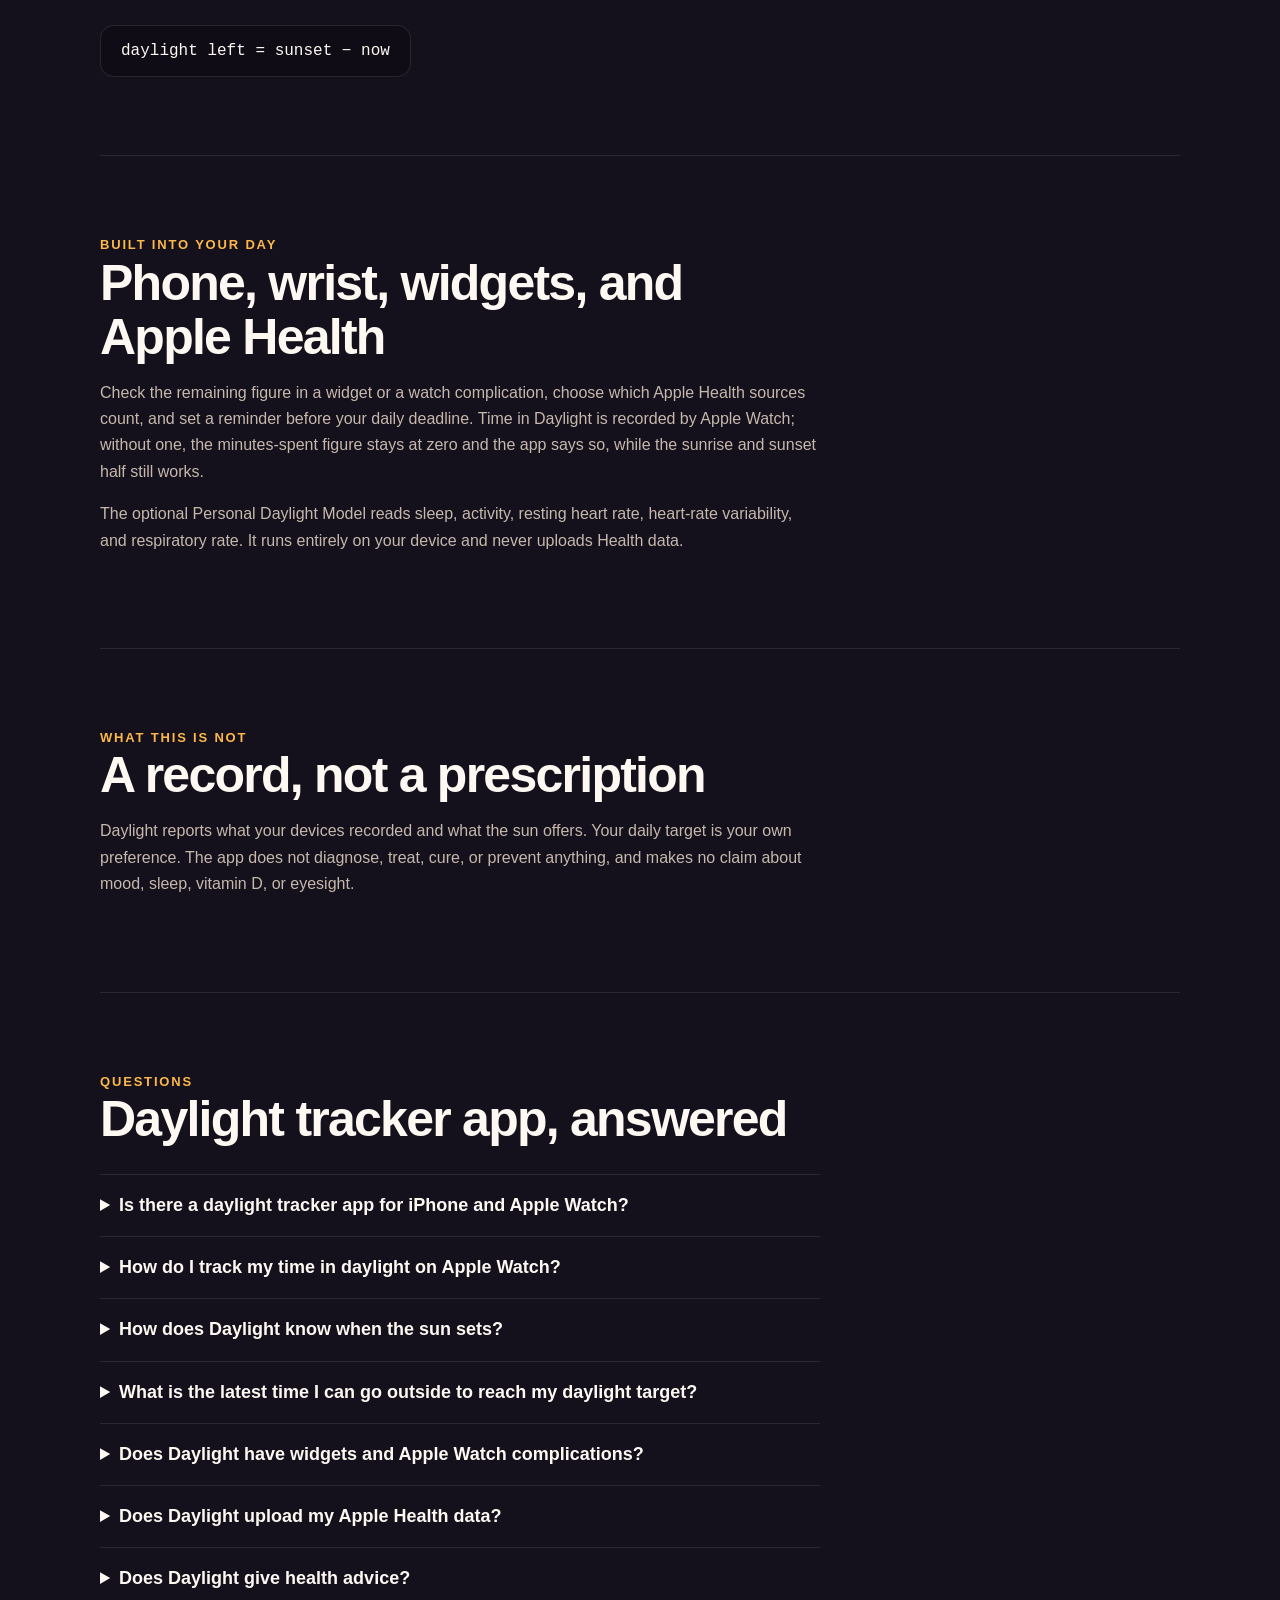
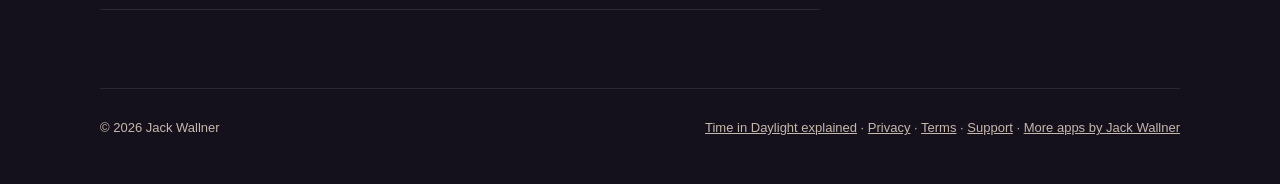
==== commit efbd1973: "feat(site): Time in Daylight on Apple Watch guide Claude-Session: https://claude.ai/code/session_01X" ====
--- a/docs/index.html
+++ b/docs/index.html
@@ -354,7 +354,8 @@
       <footer>
         <span>© 2026 Jack Wallner</span>
         <span
-          ><a href="privacy-policy.html">Privacy</a> ·
+          ><a href="time-in-daylight-apple-watch.html">Time in Daylight explained</a> ·
+          <a href="privacy-policy.html">Privacy</a> ·
           <a href="terms.html">Terms</a> ·
           <a href="support.html">Support</a> ·
           <a href="https://jackwallner.com/ios/">More apps by Jack Wallner</a></span
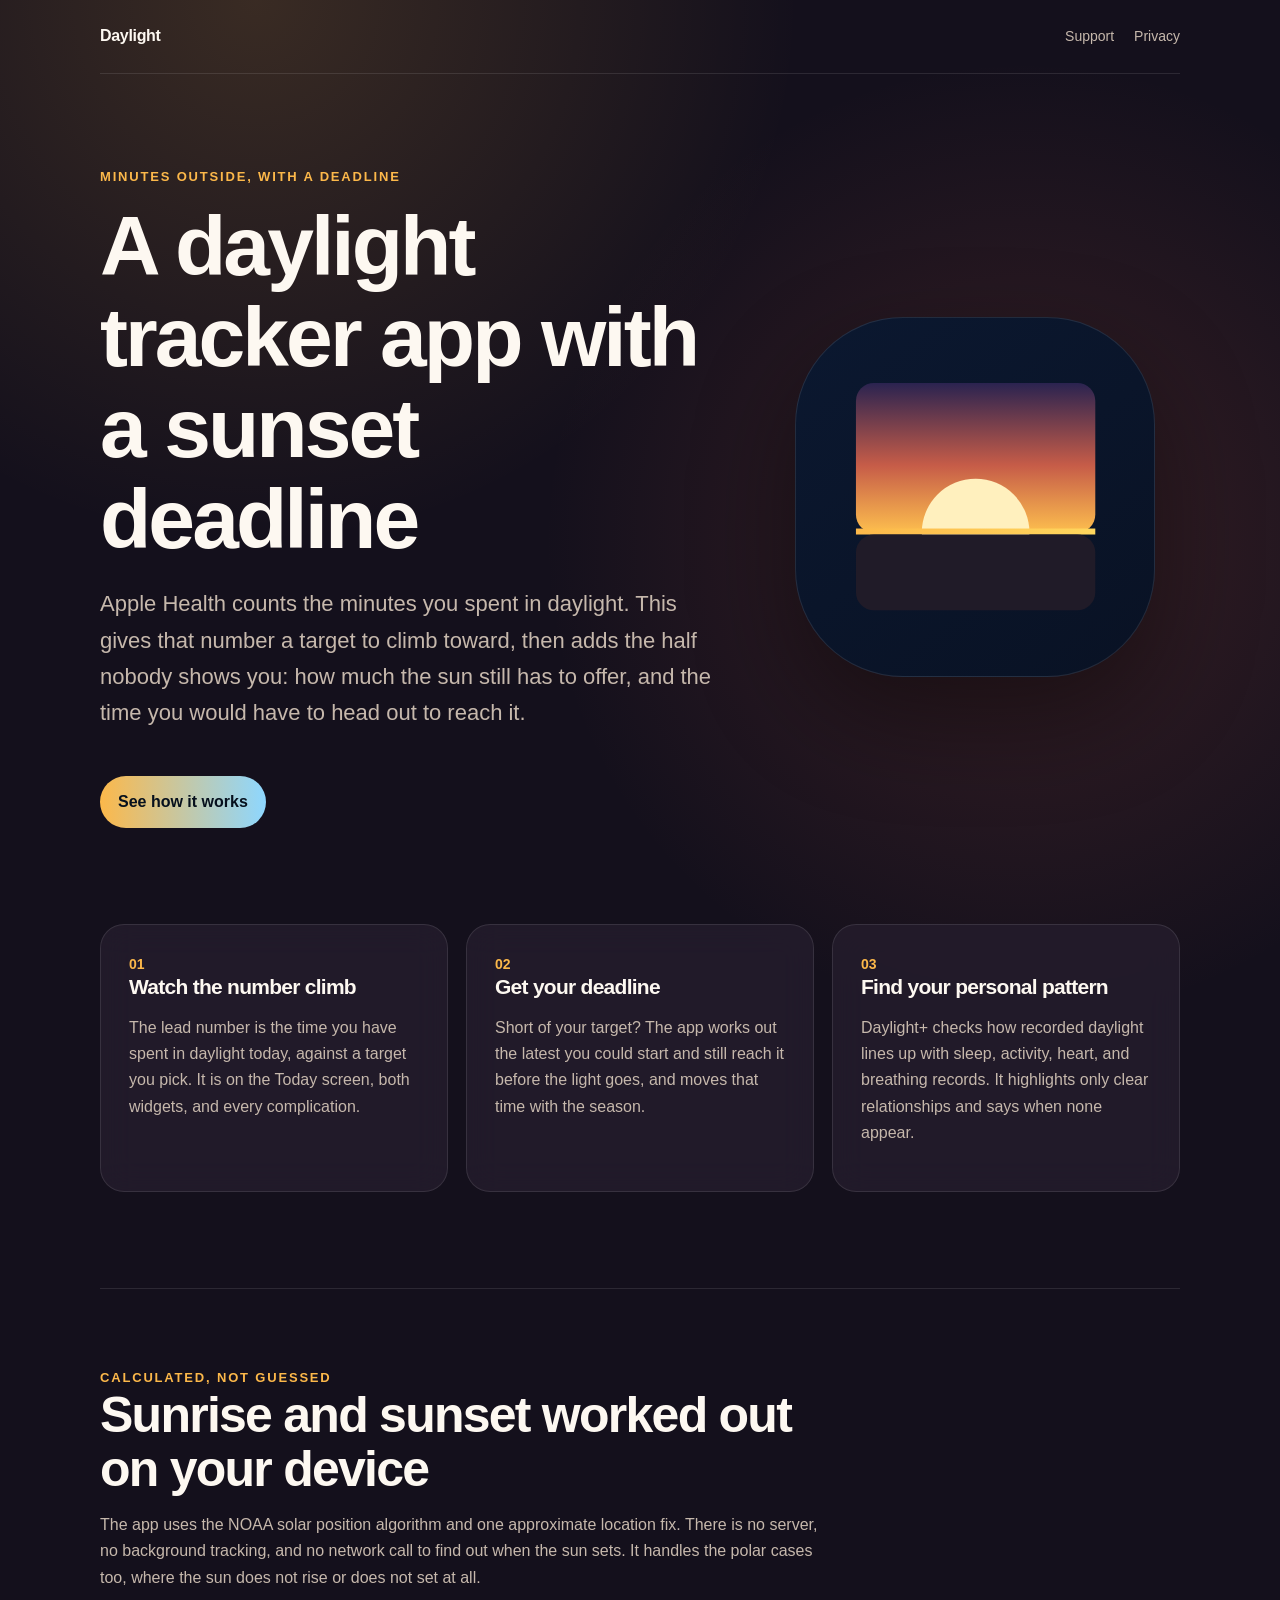
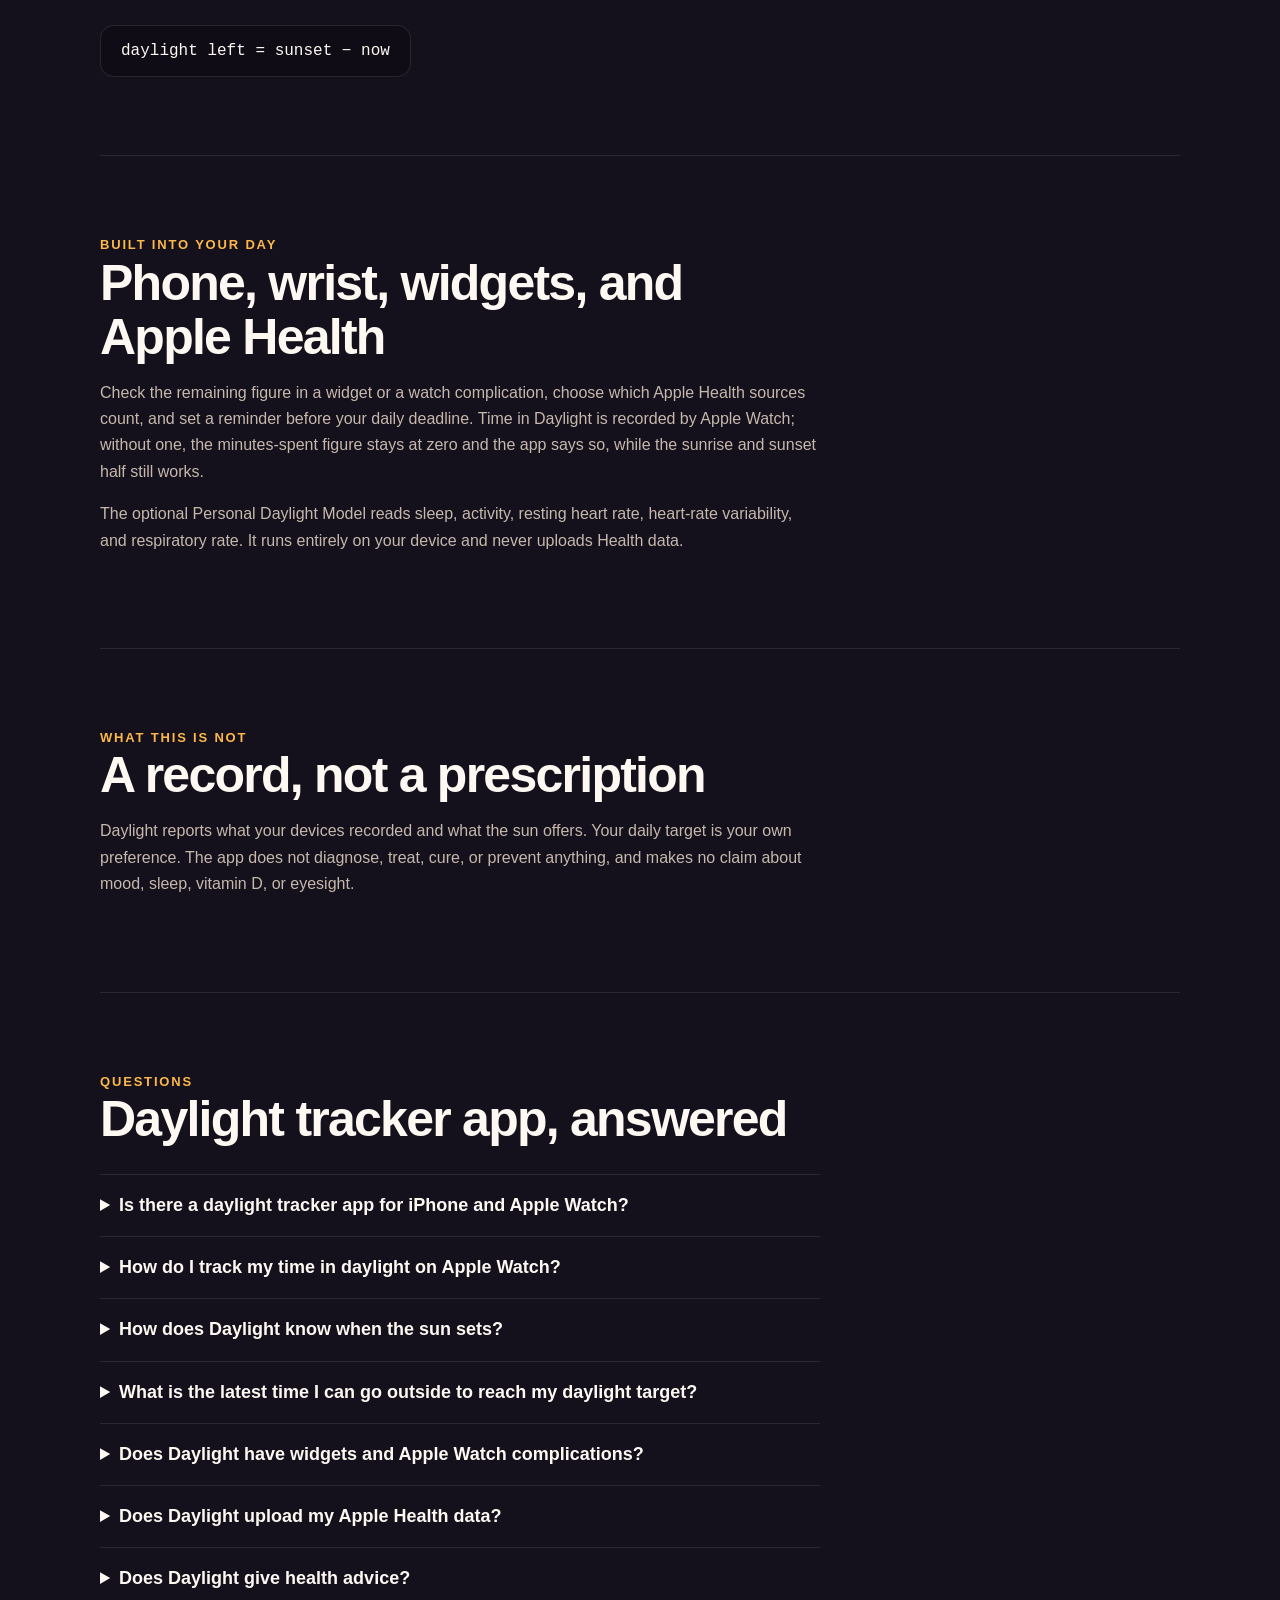
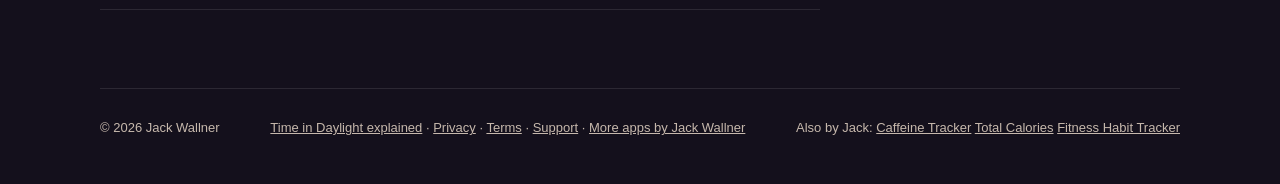
==== commit 98091db2: "feat(site): link related apps from the footer" ====
--- a/docs/index.html
+++ b/docs/index.html
@@ -360,7 +360,8 @@
           <a href="support.html">Support</a> ·
           <a href="https://jackwallner.com/ios/">More apps by Jack Wallner</a></span
         >
-      </footer>
+        <div class="related-apps">Also by Jack: <a href="https://jackwallner.com/ios/caffeine/">Caffeine Tracker</a> <a href="https://jackwallner.com/ios/vitals/">Total Calories</a> <a href="https://jackwallner.com/ios/fitness-streaks/">Fitness Habit Tracker</a></div>
+    </footer>
     </div>
   </body>
 </html>
